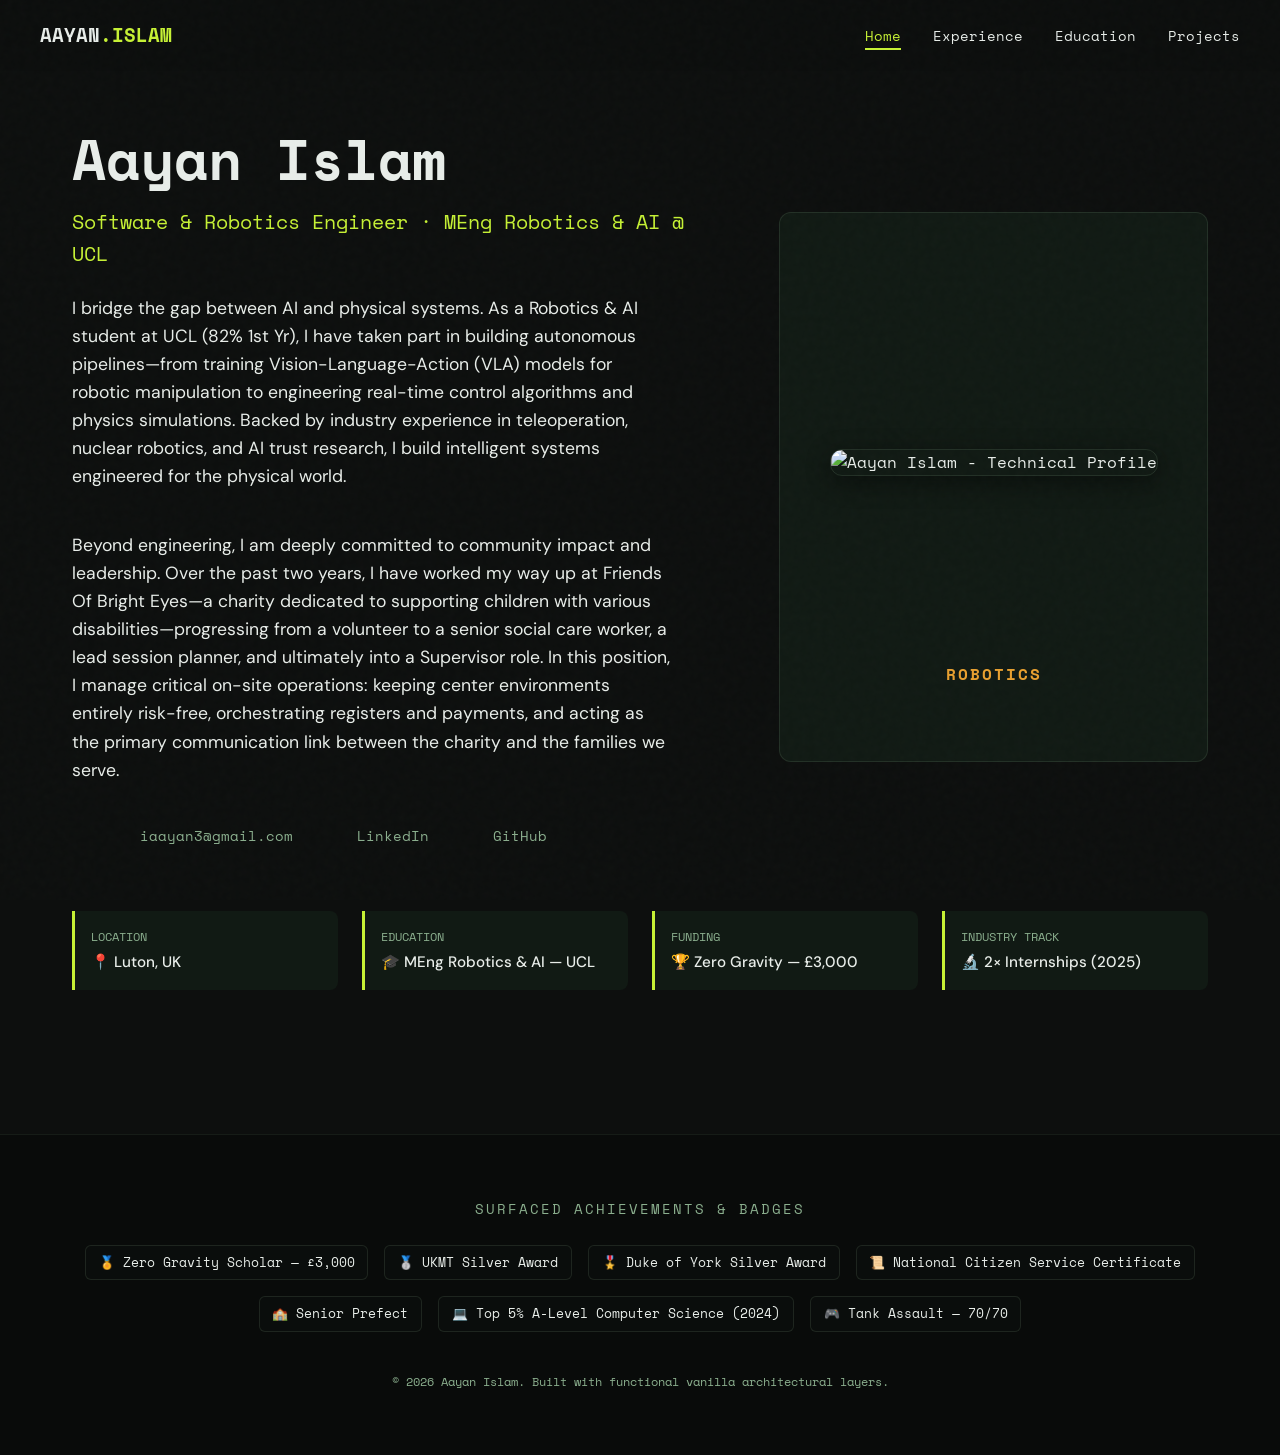
==== index.html @ 6086c062 "removed phone number and report" ====
<!DOCTYPE html>
<html lang="en">
<head>
  <meta charset="UTF-8">
  <meta name="viewport" content="width=device-width, initial-scale=1.0">
  <title>Aayan Islam | Portfolio</title>
  
  <link rel="icon" type="image/png" href="Images/Logo.png">
  <link rel="preconnect" href="https://fonts.googleapis.com">
  <link rel="preconnect" href="https://fonts.gstatic.com" crossorigin>
  <link href="https://fonts.googleapis.com/css2?family=DM+Sans:wght@300;400;500;600&family=Space+Mono:wght@400;700&display=swap" rel="stylesheet">
  
  <link rel="stylesheet" href="stylesplit.css">
</head>
<body>

  <header id="navbar">
    <div class="nav-container">
      <a href="indexsplit.html" class="logo">AAYAN<span>.ISLAM</span></a>
      <button class="hamburger" id="menu-toggle" aria-label="Toggle navigation menu">
        <span></span><span></span><span></span>
      </button>
      <ul class="nav-links" id="nav-menu">
        <li><a href="index.html" class="nav-link active">Home</a></li>
        <li><a href="experiencesplit.html" class="nav-link">Experience</a></li>
        <li><a href="educationsplit.html" class="nav-link">Education</a></li>
        <li><a href="projectssplit.html" class="nav-link">Projects</a></li>
      </ul>
    </div>
  </header>

  <section id="home">
    <div class="hero-grid">
      <div class="hero-left">
        <h1>Aayan Islam</h1>
        <div class="subtitle">Software & Robotics Engineer · MEng Robotics & AI @ UCL</div>
        <!-- Technical paragragh-->
        <p class="bio">I bridge the gap between AI and physical systems. As a Robotics & AI student at UCL (82% 1st Yr), I have taken part in building autonomous pipelines—from training Vision-Language-Action (VLA) models for robotic manipulation to engineering real-time control algorithms and physics simulations. Backed by industry experience in teleoperation, nuclear robotics, and AI trust research, I build intelligent systems engineered for the physical world.</p>
        <!-- Non technical paragraph-->
        <p class = "bio">Beyond engineering, I am deeply committed to community impact and leadership. Over the past two years, I have worked my way up at Friends Of Bright Eyes—a charity dedicated to supporting children with various disabilities—progressing from a volunteer to a senior social care worker, a lead session planner, and ultimately into a Supervisor role. In this position, I manage critical on-site operations: keeping center environments entirely risk-free, orchestrating registers and payments, and acting as the primary communication link between the charity and the families we serve.</p>
        
        <div class="social-strip">
          <a href="mailto:iaayan3@gmail.com">iaayan3@gmail.com</a>
          <a href="https://linkedin.com/in/aayanislam" target="_blank" rel="noopener">LinkedIn</a>
          <a href="https://github.com/iaayan3913" target="_blank" rel="noopener">GitHub</a>
        </div>
      </div>
      <div class="hero-right">
        <!-- Dynamic Picture Slide Showcase Frame -->
        <div class="hero-slideshow-container">
          <img src="Images/Inetec & Zero Gravity Day-13.jpg" alt="Aayan Islam - Technical Profile" class="hero-slide active">
          <img src="Images/Medvedncia_069.jpg" alt="Aayan Islam - Laboratory Track" class="hero-slide">
          <img src="Images/Bart_dev.jpg" alt="Aayan Islam - Project Engineering" class="hero-slide">
          <img src="Images/Inetec_uniform.jpg" alt="Aayan Islam - Project Engineering" class="hero-slide">
          <img src="Images/Medvedncia_193.jpg" alt="Aayan Islam - Project Engineering" class="hero-slide">
          <img src="Images/ER_bio.jpeg" alt="Aayan Islam - Project Engineering" class="hero-slide">
          <img src="Images/Fobe_Social_Club.jpg" alt="Aayan Islam - Project Engineering" class="hero-slide">
          <img src="Images/LoveLutonMarathon.jpg" alt="Aayan Islam - Project Engineering" class="hero-slide">
        </div>
        <div id="ticker-text">ROBOTICS</div>
      </div>
    </div>

    <div class="stats-container">
      <div class="stat-chip">
        <div class="label">Location</div>
        <div class="value">📍 Luton, UK</div>
      </div>
      <div class="stat-chip">
        <div class="label">Education</div>
        <div class="value">🎓 MEng Robotics & AI — UCL</div>
      </div>
      <div class="stat-chip">
        <div class="label">Funding</div>
        <div class="value">🏆 Zero Gravity — £3,000</div>
      </div>
      <div class="stat-chip">
        <div class="label">Industry Track</div>
        <div class="value">🔬 2× Internships (2025)</div>
      </div>
    </div>
  </section>

  <footer>
    <div class="footer-content">
      <div class="badge-strip-title">Surfaced Achievements & Badges</div>
      <div class="badge-strip">
        <span class="badge-item">🏅 Zero Gravity Scholar — £3,000</span>
        <span class="badge-item">🥈 UKMT Silver Award</span>
        <span class="badge-item">🎖️ Duke of York Silver Award</span>
        <span class="badge-item">📜 National Citizen Service Certificate</span>
        <span class="badge-item">🏫 Senior Prefect</span>
        <span class="badge-item">💻 Top 5% A-Level Computer Science (2024)</span>
        <span class="badge-item">🎮 Tank Assault — 70/70</span>
      </div>
      <div class="copyright">
        &copy; 2026 Aayan Islam. Built with functional vanilla architectural layers.
      </div>
    </div>
  </footer>

  <script src="appsplit.js"></script>
</body>
</html>
---- stylesplit.css ----
/* ==========================================================================
   COLOR PALETTE & VARIABLES (Modify here to easily change themes)
   ========================================================================== */
:root {
  --bg-color: #0D0F0E;
  --surface-color: #111A14;
  --primary-accent: #C6F135;
  --secondary-accent: #E8A030;
  --muted-text: #8BAF8E;
  --body-text: #E8EDE9;
  --modal-overlay-bg: rgba(13, 15, 14, 0.92);
  --card-glow: rgba(198, 241, 53, 0.08);
  --modal-border-glow: rgba(198, 241, 53, 0.3);
  
  /* Fonts */
  --font-display: 'Space Mono', monospace;
  --font-body: 'DM Sans', sans-serif;
}

/* ==========================================================================
   RESET & BASE STYLES
   ========================================================================== */
* {
  box-sizing: border-box;
  margin: 0;
  padding: 0;
}

html {
  scroll-behavior: smooth;
  background-color: var(--bg-color);
  color: var(--body-text);
  font-family: var(--font-body);
  line-height: 1.6;
}

body {
  overflow-x: hidden;
  position: relative;
}

/* Subtle Noise Texture Overlay */
body::before {
  content: "";
  position: fixed;
  top: 0; left: 0; width: 100vw; height: 100vh;
  opacity: 0.02;
  pointer-events: none;
  z-index: 9999;
  background-image: url("data:image/svg+xml,%3Csvg viewBox='0 0 200 200' xmlns='http://www.w3.org/2000/svg'%3E%3Cfilter id='noiseFilter'%3E%3CfeTurbulence type='fractalNoise' baseFrequency='0.65' numOctaves='3' stitchTiles='stitch'/%3E%3C/filter%3E%3Crect width='100%25' height='100%25' filter='url(%23noiseFilter)'/%3E%3C/svg%3E");
}

a {
  color: inherit;
  text-decoration: none;
}

/* ==========================================================================
   NAVIGATION BAR
   ========================================================================== */
header {
  position: fixed;
  top: 0; left: 0; width: 100%;
  z-index: 100;
  transition: background-color 0.3s ease, backdrop-filter 0.3s ease;
  padding: 1.25rem 2rem;
  background-color: rgba(13, 15, 14, 0.3);
}

header.scrolled {
  background-color: rgba(13, 15, 14, 0.75);
  backdrop-filter: blur(12px);
  -webkit-backdrop-filter: blur(12px);
  border-bottom: 1px solid rgba(139, 175, 142, 0.1);
}

.nav-container {
  max-width: 1200px;
  margin: 0 auto;
  display: flex;
  justify-content: space-between;
  align-items: center;
}

.logo {
  font-family: var(--font-display);
  font-weight: 700;
  font-size: 1.2rem;
  color: var(--body-text);
}

.logo span {
  color: var(--primary-accent);
}

.nav-links {
  display: flex;
  gap: 2rem;
  list-style: none;
}

.nav-links a {
  font-family: var(--font-display);
  font-size: 0.9rem;
  position: relative;
  padding-bottom: 4px;
  transition: color 0.3s;
}

.nav-links a::after {
  content: '';
  position: absolute;
  bottom: 0; left: 0; width: 0; height: 2px;
  background-color: var(--primary-accent);
  transition: width 0.3s ease;
}

.nav-links a:hover::after,
.nav-links a.active::after {
  width: 100%;
}

.nav-links a.active {
  color: var(--primary-accent);
}

/* Mobile Hamburger Menu */
.hamburger {
  display: none;
  flex-direction: column;
  gap: 6px;
  cursor: pointer;
  background: none;
  border: none;
  z-index: 110;
}

.hamburger span {
  display: block;
  width: 25px;
  height: 2px;
  background-color: var(--body-text);
  transition: 0.3s;
}

.hamburger.active span:nth-child(1) { transform: rotate(45deg) translate(5px, 6px); }
.hamburger.active span:nth-child(2) { opacity: 0; }
.hamburger.active span:nth-child(3) { transform: rotate(-45deg) translate(5px, -6px); }

@media (max-width: 768px) {
  .hamburger { display: flex; }
  .nav-links {
    position: fixed;
    top: 0; right: -100%; width: 70%; height: 100vh;
    background-color: var(--surface-color);
    flex-direction: column;
    justify-content: center;
    align-items: center;
    gap: 3rem;
    transition: 0.4s ease;
    box-shadow: -10px 0 30px rgba(0,0,0,0.5);
  }
  .nav-links.active { right: 0; }
}

/* ==========================================================================
   LAYOUT REUSABLES
   ========================================================================== */
section {
  max-width: 1200px;
  margin: 0 auto;
  padding: 8rem 2rem 6rem 2rem; /* Adjusted for top header clarity across pages */
}

.section-title {
  font-family: var(--font-display);
  font-size: 2rem;
  margin-bottom: 3rem;
  text-transform: uppercase;
  letter-spacing: 1px;
  position: relative;
  display: inline-block;
}

.section-title::after {
  content: '';
  position: absolute;
  left: 0; bottom: -8px; width: 40px; height: 3px;
  background-color: var(--primary-accent);
}

.tag {
  font-family: var(--font-display);
  font-size: 0.75rem;
  background-color: rgba(198, 241, 53, 0.1);
  color: var(--primary-accent);
  padding: 0.25rem 0.75rem;
  border-radius: 4px;
  border: 1px solid rgba(198, 241, 53, 0.2);
}

.badge-secondary {
  background-color: rgba(232, 160, 48, 0.1);
  color: var(--secondary-accent);
  border: 1px solid rgba(232, 160, 48, 0.2);
}

.interactive-card {
  background-color: var(--surface-color);
  border: 1px solid rgba(139, 175, 142, 0.1);
  border-radius: 12px;
  padding: 1.5rem;
  cursor: pointer;
  transition: transform 0.25s ease, border-color 0.25s ease, box-shadow 0.25s ease;
}

.interactive-card:hover {
  transform: translateY(-5px);
  border-color: rgba(198, 241, 53, 0.4);
  box-shadow: 0 10px 30px var(--card-glow);
}

/* ==========================================================================
   HOME / HERO SECTION
   ========================================================================== */
#home {
  min-height: 85vh;
  display: flex;
  flex-direction: column;
  justify-content: center;
}

.hero-grid {
  display: grid;
  grid-template-columns: 1.2fr 0.8fr;
  gap: 4rem;
  align-items: center;
}

.hero-left h1 {
  font-family: var(--font-display);
  font-size: 3.5rem;
  line-height: 1.1;
  margin-bottom: 1rem;
}

.hero-left .subtitle {
  font-family: var(--font-display);
  font-size: 1.25rem;
  color: var(--primary-accent);
  margin-bottom: 1.5rem;
}

.hero-left .bio {
  font-size: 1.1rem;
  color: var(--body-text);
  max-width: 600px;
  margin-bottom: 2.5rem;
}

.hero-right {
  background-color: var(--surface-color);
  border: 1px solid rgba(139, 175, 142, 0.15);
  border-radius: 12px;
  padding: 3rem;
  height: 550px;
  display: flex;
  flex-direction: column;
  justify-content: center;
  align-items: center;
  font-family: var(--font-display);
  position: relative;
  overflow: hidden;
}

.ascii-cube {
  color: var(--primary-accent);
  font-size: 1.5rem;
  white-space: pre;
  margin-bottom: 1.5rem;
  text-align: center;
  animation: pulse 2s infinite alternate;
}

#ticker-text {
  color: var(--secondary-accent);
  font-weight: bold;
  letter-spacing: 2px;
  transition: opacity 0.2s ease-in-out;
}

@keyframes pulse {
  0% { opacity: 0.6; transform: scale(0.98); }
  100% { opacity: 1; transform: scale(1.02); }
}

.stats-container {
  display: grid;
  grid-template-columns: repeat(4, 1fr);
  gap: 1.5rem;
  margin-top: 4rem;
  margin-bottom: 3rem;
}

.stat-chip {
  background-color: var(--surface-color);
  border-left: 3px solid var(--primary-accent);
  padding: 1rem;
  border-radius: 0 8px 8px 0;
}

.stat-chip .label {
  font-family: var(--font-display);
  font-size: 0.75rem;
  color: var(--muted-text);
  text-transform: uppercase;
}

.stat-chip .value {
  font-size: 0.95rem;
  font-weight: 500;
  margin-top: 0.25rem;
}

.social-strip {
  display: flex;
  justify-content: center;
  gap: 4rem;
  font-family: var(--font-display);
  font-size: 0.9rem;
  color: var(--muted-text);
  margin-left: -100px;
}

.social-strip a {
  transition: color 0.2s;
}

.social-strip a:hover {
  color: var(--primary-accent);
}

@media (max-width: 1024px) {
  .hero-grid { grid-template-columns: 1fr; gap: 3rem; }
  .hero-right { height: 200px; }
  .stats-container { grid-template-columns: repeat(2, 1fr); }
}

@media (max-width: 480px) {
  .hero-left h1 { font-size: 2.5rem; }
  .stats-container { grid-template-columns: 1fr; }
  .social-strip { flex-direction: column; gap: 0.75rem; }
}

/* ==========================================================================
   EXPERIENCE SECTION (Timeline Layout)
   ========================================================================== */
.timeline {
  position: relative;
  max-width: 900px;
  margin: 0 auto;
}

.timeline::before {
  content: '';
  position: absolute;
  top: 0; left: 20px; width: 2px; height: 100%;
  background-color: rgba(139, 175, 142, 0.15);
}

.timeline-item {
  position: relative;
  padding-left: 60px;
  margin-bottom: 3rem;
}

.timeline-dot {
  position: absolute;
  left: 12px; top: 24px;
  width: 18px; height: 18px;
  border-radius: 50%;
  background-color: var(--bg-color);
  border: 3px solid var(--secondary-accent);
  z-index: 2;
}

.timeline-item:first-of-type .timeline-dot {
  border-color: var(--primary-accent);
}

.experience-card {
  cursor: default;
}

.card-header-row {
  display: flex;
  justify-content: space-between;
  align-items: flex-start;
  flex-wrap: wrap;
  gap: 0.5rem;
  margin-bottom: 1rem;
}

.role-title {
  font-size: 1.25rem;
  font-weight: 600;
}

.role-title span {
  font-family: var(--font-display);
  font-size: 1rem;
  color: var(--muted-text);
  font-weight: 400;
}

.job-meta {
  text-align: right;
  font-family: var(--font-display);
  font-size: 0.85rem;
}

.job-date { color: var(--body-text); }
.job-loc { color: var(--muted-text); }

.experience-card ul {
  list-style-type: none;
}

.experience-card li {
  position: relative;
  padding-left: 1.25rem;
  margin-bottom: 0.5rem;
  font-size: 0.95rem;
  color: #D3DAD4;
}

.experience-card li::before {
  content: "↳";
  position: absolute;
  left: 0; top: 0;
  color: var(--primary-accent);
}

@media (max-width: 600px) {
  .job-meta { text-align: left; margin-top: 0.25rem; }
  .card-header-row { flex-direction: column; }
}

/* ==========================================================================
   EDUCATION & INTERNSHIPS SECTION
   ========================================================================== */
.sub-section-header {
  font-family: var(--font-display);
  font-size: 1.25rem;
  color: var(--muted-text);
  margin: 2.5rem 0 1.5rem 0;
  text-transform: uppercase;
  letter-spacing: 1px;
}

.edu-grid {
  display: grid;
  grid-template-columns: repeat(auto-fill, minmax(320px, 1fr));
  gap: 1.5rem;
}

.edu-card-content {
  display: flex;
  gap: 1.25rem;
  align-items: center;
}

.monogram-avatar {
  width: 50px;
  height: 50px;
  border-radius: 8px;
  background-color: rgba(139, 175, 142, 0.1);
  font-family: var(--font-display);
  font-weight: bold;
  color: var(--primary-accent);
  display: flex;
  justify-content: center;
  align-items: center;
  flex-shrink: 0;
  border: 1px solid rgba(139, 175, 142, 0.2);
}

.edu-info h4 {
  font-size: 1.1rem;
  font-weight: 600;
}

.edu-inst {
  font-size: 0.9rem;
  color: var(--muted-text);
  margin-bottom: 0.5rem;
}

.edu-meta-tags {
  display: flex;
  gap: 0.5rem;
  flex-wrap: wrap;
}

/* ==========================================================================
   PROJECTS SECTION
   ========================================================================== */
.tab-switcher {
  display: flex;
  gap: 1rem;
  margin-bottom: 2.5rem;
  border-bottom: 1px solid rgba(139, 175, 142, 0.1);
  padding-bottom: 1rem;
}

.tab-btn {
  background: none;
  border: none;
  color: var(--muted-text);
  font-family: var(--font-display);
  font-size: 1rem;
  cursor: pointer;
  padding: 0.5rem 1rem;
  position: relative;
  transition: color 0.3s;
}

.tab-btn:hover {
  color: var(--body-text);
}

.tab-btn.active {
  color: var(--primary-accent);
}

.tab-btn.active::after {
  content: '';
  position: absolute;
  bottom: -1rem; left: 0; width: 100%; height: 2px;
  background-color: var(--primary-accent);
}

.projects-grid {
  display: grid;
  grid-template-columns: repeat(3, 1fr);
  gap: 1.5rem;
}

.project-card {
  display: flex;
  flex-direction: column;
  justify-content: space-between;
  height: 100%;
}

.proj-top h4 {
  font-size: 1.2rem;
  font-weight: 600;
  margin-bottom: 0.5rem;
}

.proj-desc {
  font-size: 0.9rem;
  color: var(--muted-text);
  margin-bottom: 1.5rem;
}

.proj-tags {
  display: flex;
  gap: 0.5rem;
  flex-wrap: wrap;
  margin-top: auto;
}

.project-panel {
  display: none;
}

.project-panel.active {
  display: grid;
}

@media (max-width: 1024px) {
  .projects-grid { grid-template-columns: repeat(2, 1fr); }
}
@media (max-width: 480px) {
  .projects-grid { grid-template-columns: 1fr; }
}

/* ==========================================================================
   BUBBLE / MODAL COMPONENT
   ========================================================================== */
.modal-backdrop {
  position: fixed;
  top: 0; left: 0; width: 100%; height: 100%;
  background-color: var(--modal-overlay-bg);
  backdrop-filter: blur(8px);
  -webkit-backdrop-filter: blur(8px);
  z-index: 1000;
  display: flex;
  justify-content: center;
  align-items: center;
  opacity: 0;
  pointer-events: none;
  transition: opacity 0.28s ease-out;
  padding: 1.5rem;
}

.modal-backdrop.active {
  opacity: 1;
  pointer-events: auto;
}

.modal-wrapper {
  background-color: var(--surface-color);
  border: 1px solid var(--modal-border-glow);
  box-shadow: 0 0 60px var(--card-glow);
  border-radius: 16px;
  width: 100%;
  max-width: 600px;
  max-height: 80vh;
  overflow-y: auto;
  padding: 2.5rem;
  position: relative;
  transform: scale(0.85);
  transition: transform 0.28s ease-out;
}

.modal-backdrop.active .modal-wrapper {
  transform: scale(1);
}

.modal-close-btn {
  position: absolute;
  top: 1.25rem; right: 1.25rem;
  background: none;
  border: none;
  color: var(--muted-text);
  font-size: 1.5rem;
  cursor: pointer;
  transition: color 0.2s;
}

.modal-close-btn:hover {
  color: var(--primary-accent);
}

.modal-title {
  font-family: var(--font-display);
  font-size: 1.5rem;
  margin-bottom: 0.25rem;
  padding-right: 1.5rem;
}

.modal-subtitle {
  font-family: var(--font-display);
  font-size: 0.9rem;
  color: var(--muted-text);
  margin-bottom: 1.5rem;
}

.modal-body {
  font-size: 0.95rem;
  color: var(--body-text);
}

.modal-body p {
  margin-bottom: 1.25rem;
}

.modal-body ul {
  list-style-type: none;
  margin-bottom: 1.5rem;
}

.modal-body li {
  position: relative;
  padding-left: 1.25rem;
  margin-bottom: 0.5rem;
}

.modal-body li::before {
  content: "▪";
  position: absolute;
  left: 0; color: var(--primary-accent);
}

.modal-tags {
  display: flex;
  gap: 0.5rem;
  flex-wrap: wrap;
  margin-top: 1.5rem;
  padding-top: 1.25rem;
  border-top: 1px solid rgba(139, 175, 142, 0.1);
}

/* ==========================================================================
   ACHIEVEMENTS FOOTER STRIP
   ========================================================================== */
footer {
  border-top: 1px solid rgba(139, 175, 142, 0.1);
  background-color: #090B0A;
  padding: 4rem 2rem;
}

.footer-content {
  max-width: 1200px;
  margin: 0 auto;
}

.badge-strip-title {
  font-family: var(--font-display);
  font-size: 0.85rem;
  color: var(--muted-text);
  text-transform: uppercase;
  letter-spacing: 2px;
  margin-bottom: 1.5rem;
  text-align: center;
}

.badge-strip {
  display: flex;
  justify-content: center;
  gap: 1rem;
  flex-wrap: wrap;
  margin-bottom: 2.5rem;
}

.badge-item {
  font-family: var(--font-display);
  font-size: 0.8rem;
  background-color: rgba(13, 15, 14, 0.6);
  border: 1px solid rgba(139, 175, 142, 0.15);
  padding: 0.4rem 0.8rem;
  border-radius: 6px;
  color: var(--body-text);
}

.copyright {
  text-align: center;
  font-family: var(--font-display);
  font-size: 0.75rem;
  color: var(--muted-text);
}

.logo-image-render {
  width: 100%;
  height: 100%;
  object-fit: contain;
  border-radius: 6px;
  background-color: transparent;
}

/* ==========================================================================
   UNIFIED BRAND TIMELINE ARCHITECTURE
   ========================================================================== */
.structured-group-card {
  cursor: default !important;
  padding: 2rem !important;
}

.company-header-block {
  display: flex;
  gap: 1.25rem;
  align-items: center;
  margin-bottom: 1.75rem;
}

.company-logo-frame {
  width: 54px;
  height: 54px;
  border-radius: 8px;
  background-color: rgba(139, 175, 142, 0.06);
  border: 1px solid rgba(139, 175, 142, 0.12);
  display: flex;
  justify-content: center;
  align-items: center;
  flex-shrink: 0;
  overflow: hidden;
}

.monogram-fallback {
  font-family: var(--font-display);
  font-weight: 700;
  color: var(--primary-accent);
  font-size: 0.85rem;
}

.logo-image-render {
  width: 100%;
  height: 100%;
  object-fit: contain;
}

.company-header-meta h3 {
  font-size: 1.3rem;
  font-weight: 600;
  color: var(--body-text);
  line-height: 1.2;
}

.company-sub-row {
  font-size: 0.9rem;
  color: var(--body-text);
  margin-top: 0.15rem;
}

.company-loc-row {
  font-family: var(--font-display);
  font-size: 0.8rem;
  color: var(--muted-text);
}

/* Sub-Role Timeline Indent Tracking */
.roles-nest-container {
  position: relative;
  padding-left: 1.65rem;
}

/* Connector vertical ribbon for multiple internal paths */
.roles-nest-container::before {
  content: '';
  position: absolute;
  top: 8px;
  left: 5px;
  width: 2px;
  height: calc(100% - 22px);
  background-color: rgba(139, 175, 142, 0.15);
}

/* If a card only holds one single inner role item, drop the connector ribbon line */
.roles-nest-container:has(.role-nested-node:only-child)::before {
  display: none;
}

.role-nested-node {
  position: relative;
  margin-bottom: 2rem;
}

.role-nested-node:last-of-type {
  margin-bottom: 0;
}

.role-inner-dot {
  position: absolute;
  left: -25px;
  top: 6px;
  width: 10px;
  height: 10px;
  border-radius: 50%;
  background-color: var(--surface-color);
  border: 2px solid var(--muted-text);
  z-index: 2;
}

.role-nested-node:only-child .role-inner-dot {
  background-color: var(--primary-accent);
  border-color: var(--primary-accent);
}

.role-nested-title {
  font-size: 1.15rem;
  font-weight: 600;
  color: var(--body-text);
}

.role-nested-date {
  font-family: var(--font-display);
  font-size: 0.8rem;
  color: var(--muted-text);
  margin-bottom: 0.5rem;
}

.role-nested-bullets {
  list-style-type: none;
  padding-left: 0;
}

.role-nested-bullets li {
  position: relative;
  padding-left: 1.25rem;
  font-size: 0.95rem;
  color: #D3DAD4;
  line-height: 1.55;
  margin-bottom: 0.4rem;
}

.role-nested-bullets li::before {
  content: "↳";
  position: absolute;
  left: 0;
  top: 0;
  color: var(--primary-accent);
}

.role-skills-footer {
  margin-top: 0.65rem;
  font-size: 0.85rem;
  color: var(--body-text);
  display: flex;
  align-items: center;
  gap: 0.4rem;
}

.skill-icon {
  color: var(--secondary-accent);
  font-size: 0.75rem;
}

.main-company-dot {
  top: 42px !important;
}

/* ==========================================================================
   EXPANDED MEDIA-RICH PROJECT MODALS
   ========================================================================== */
.modal-wrapper.project-modal-expanded {
  max-width: 850px; 
  width: 95%;
}

.project-expanded-split-layout {
  display: grid;
  grid-template-columns: 1.1fr 0.9fr;
  gap: 2rem;
  margin-top: 1rem;
}

.project-left-copy {
  color: var(--body-text);
  font-size: 0.95rem;
}

.project-left-copy p {
  margin-bottom: 1rem;
}

.project-right-media {
  display: flex;
  flex-direction: column;
  gap: 1rem;
}

.project-media-showcase {
  display: flex;
  flex-direction: column;
  gap: 1rem;
  width: 100%;
}

.project-media-frame {
  width: 100%;
  border-radius: 8px;
  overflow: hidden;
  border: 1px solid rgba(139, 175, 142, 0.15);
  background-color: #090B0A; 
  aspect-ratio: 16 / 10;
  display: flex;
  justify-content: center;
  align-items: center;
  padding: 0.5rem;
}

.project-media-frame img {
  max-width: 100%;
  max-height: 100%;
  width: auto;
  height: auto;
  object-fit: contain;
  border-radius: 4px;
  transition: transform 0.3s ease;
}

.project-media-frame img:hover {
  transform: scale(1.03);
}

/* Gray template layout box for empty image lists */
.asset-placeholder-grid {
  background: repeating-linear-gradient(
    45deg,
    rgba(139, 175, 142, 0.03),
    rgba(139, 175, 142, 0.03) 10px,
    rgba(139, 175, 142, 0.07) 10px,
    rgba(139, 175, 142, 0.07) 20px
  );
  border: 1px dashed rgba(139, 175, 142, 0.3);
  padding: 2rem;
  text-align: center;
}

.asset-placeholder-grid span {
  font-family: var(--font-display);
  font-size: 0.8rem;
  color: var(--muted-text);
}

/* Responsive collapse rule for medium screen/mobile views */
@media (max-width: 768px) {
  .project-expanded-split-layout {
    grid-template-columns: 1fr;
    gap: 1.5rem;
  }
  
  .project-media-frame {
    aspect-ratio: 16 / 9;
  }
}

.project-video-render {
  max-width: 100%;
  max-height: 100%;
  width: auto;
  height: auto;
  object-fit: contain;
  border-radius: 4px;
}

/* ==========================================================================
   MEDIA EXPANSION SUPPORTS FOR GENERAL MODALS
   ========================================================================== */
.project-left-copy ul {
  list-style-type: none;
  padding-left: 0;
  margin-top: 0.5rem;
  margin-bottom: 1rem;
}

.project-left-copy li {
  position: relative;
  padding-left: 1.25rem;
  margin-bottom: 0.5rem;
  font-size: 0.95rem;
}

.project-left-copy li::before {
  content: "▪";
  position: absolute;
  left: 0;
  color: var(--primary-accent);
}

/* ==========================================================================
   INTER-PAGE SUBSECTION ANIMATIONS
   ========================================================================== */
.revealpage {
  opacity: 0;
  transform: translateY(15px);
  transition: opacity 0.5s cubic-bezier(0.16, 1, 0.3, 1), transform 0.5s cubic-bezier(0.16, 1, 0.3, 1);
}

.revealpage.visible {
  opacity: 1;
  transform: translateY(0);
}



/* ==========================================================================
   HERO INTERACTIVE SLIDESHOW PRESENTATION LAYOUT (ENHANCED SIZE)
   ========================================================================== */
.hero-slideshow-container {
  position: relative;
  width: 100%;
  height: 350px; /* Increased from 180px to give vertical breathing room */
  margin-bottom: 1.5rem;
  display: flex;
  justify-content: center;
  align-items: center;
}

.hero-slide {
  position: absolute;
  max-height: 100%;
  max-width: 350px; /* Expanded from 180px to scale up your profile photography footprint */
  width: auto;
  height: auto;
  object-fit: contain;
  border-radius: 12px;
  border: 1px solid rgba(139, 175, 142, 0.15);
  box-shadow: 0 6px 25px rgba(0, 0, 0, 0.45);
  
  /* Absolute cross-fade transition parameters */
  opacity: 0;
  transform: scale(0.96);
  transition: opacity 0.8s ease-in-out, transform 0.8s ease-in-out;
  z-index: 1;
}

/* The active photo visible on your hero card viewport */
.hero-slide.active {
  opacity: 1;
  transform: scale(1);
  z-index: 2;
}
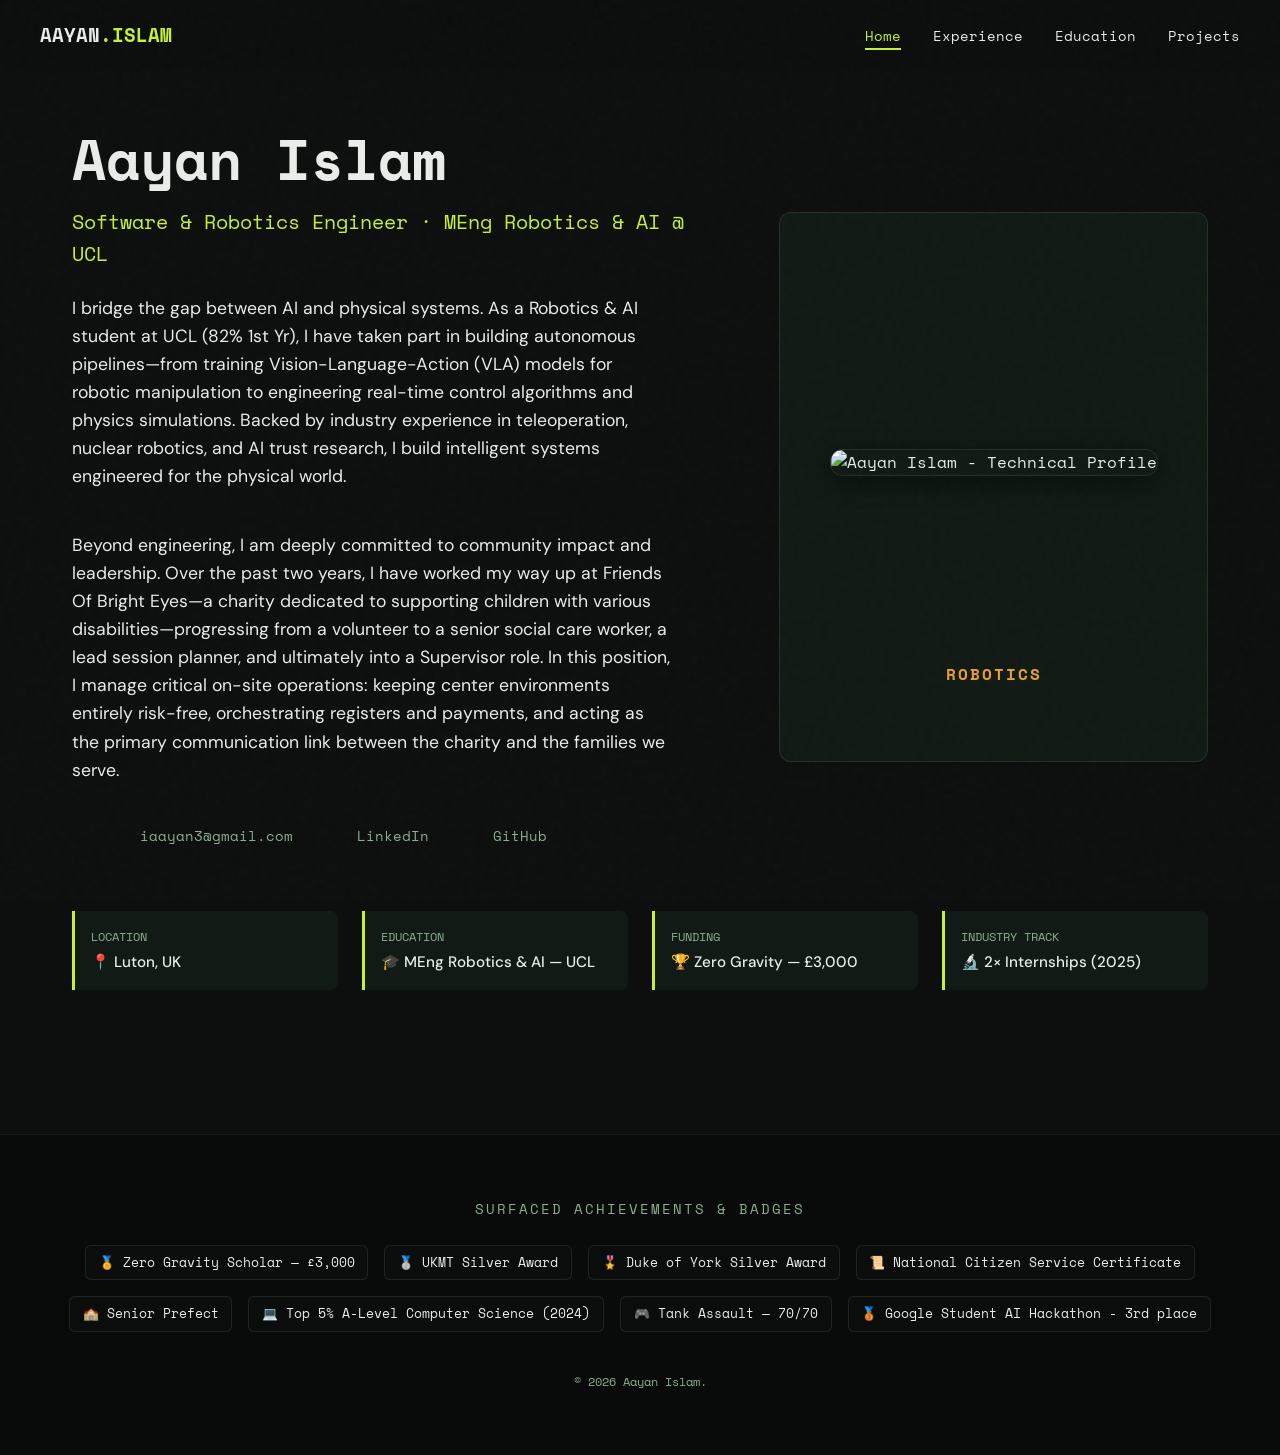
==== commit 840eb527: "added extend dev intern and google hackathon" ====
--- a/index.html
+++ b/index.html
@@ -16,7 +16,7 @@
 
   <header id="navbar">
     <div class="nav-container">
-      <a href="indexsplit.html" class="logo">AAYAN<span>.ISLAM</span></a>
+      <a href="index.html" class="logo">AAYAN<span>.ISLAM</span></a>
       <button class="hamburger" id="menu-toggle" aria-label="Toggle navigation menu">
         <span></span><span></span><span></span>
       </button>
@@ -92,9 +92,10 @@
         <span class="badge-item">🏫 Senior Prefect</span>
         <span class="badge-item">💻 Top 5% A-Level Computer Science (2024)</span>
         <span class="badge-item">🎮 Tank Assault — 70/70</span>
+        <span class="badge-item">🥉 Google Student AI Hackathon - 3rd place</span>
       </div>
       <div class="copyright">
-        &copy; 2026 Aayan Islam. Built with functional vanilla architectural layers.
+        &copy; 2026 Aayan Islam.
       </div>
     </div>
   </footer>
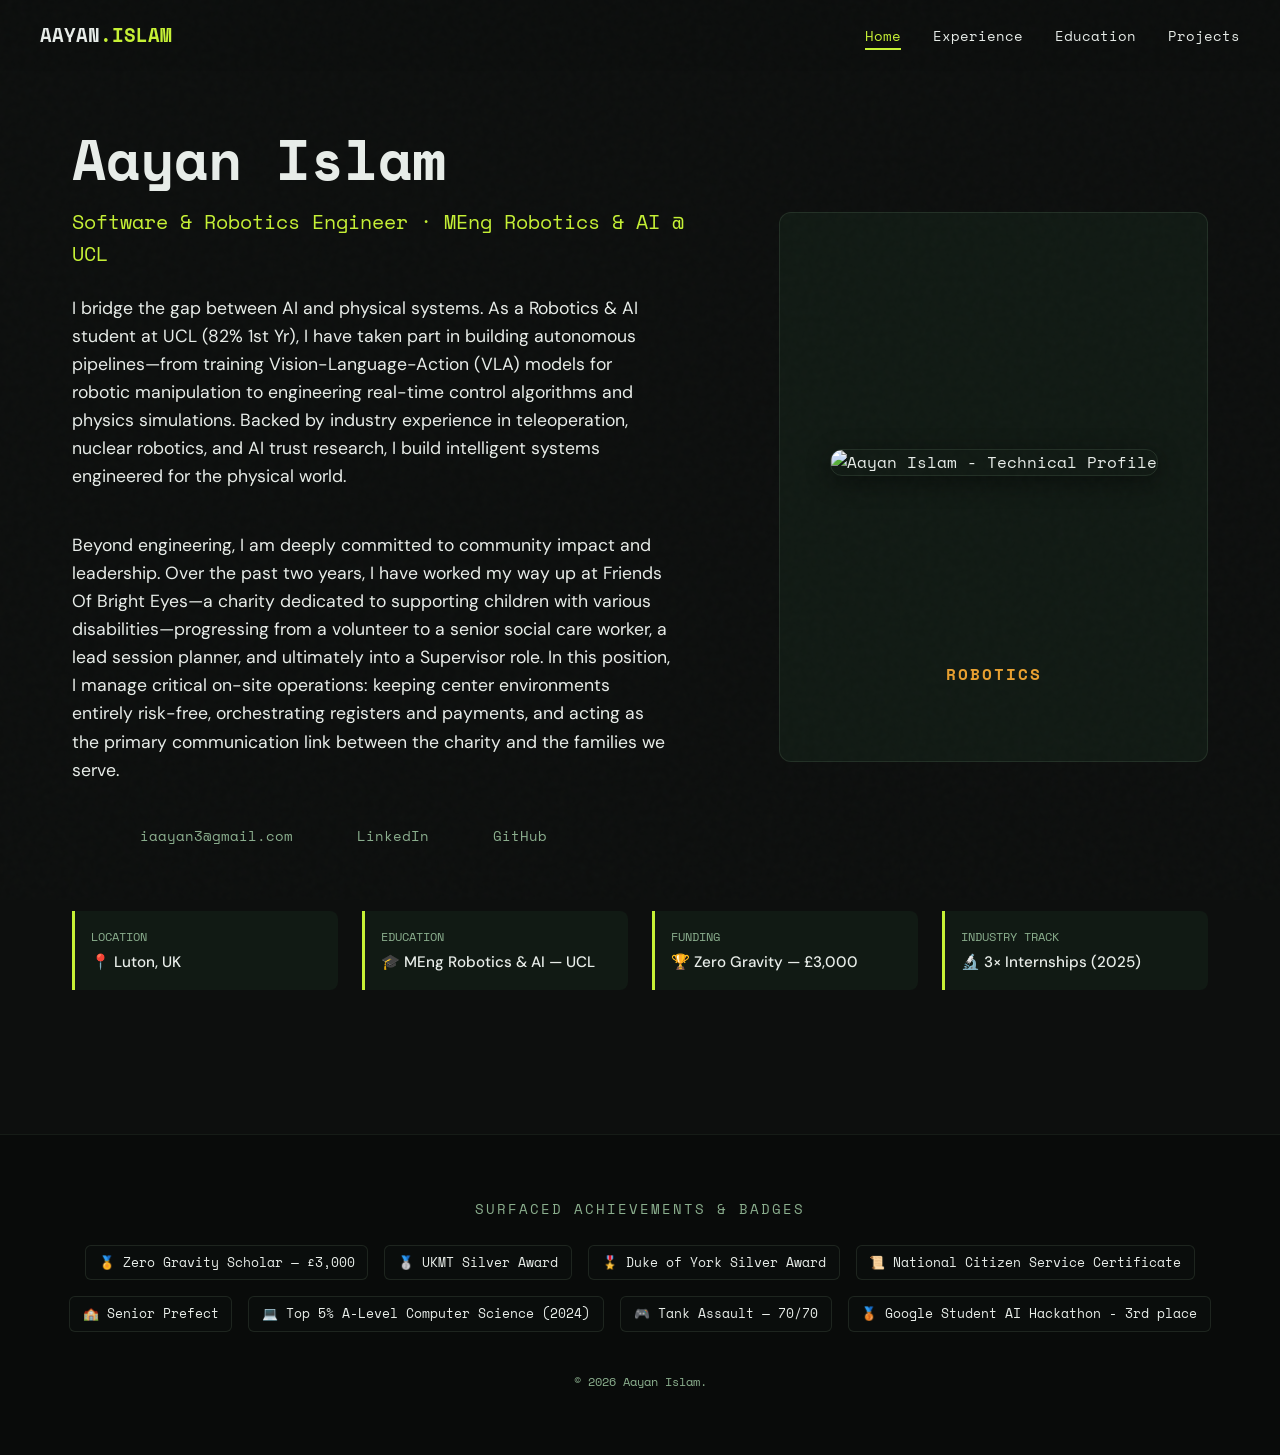
==== commit e1352d45: "add new projects added PaperCut and AceIt. Also included images for that as well as minor changes to" ====
--- a/index.html
+++ b/index.html
@@ -76,7 +76,7 @@
       </div>
       <div class="stat-chip">
         <div class="label">Industry Track</div>
-        <div class="value">🔬 2× Internships (2025)</div>
+        <div class="value">🔬 3× Internships (2025)</div>
       </div>
     </div>
   </section>
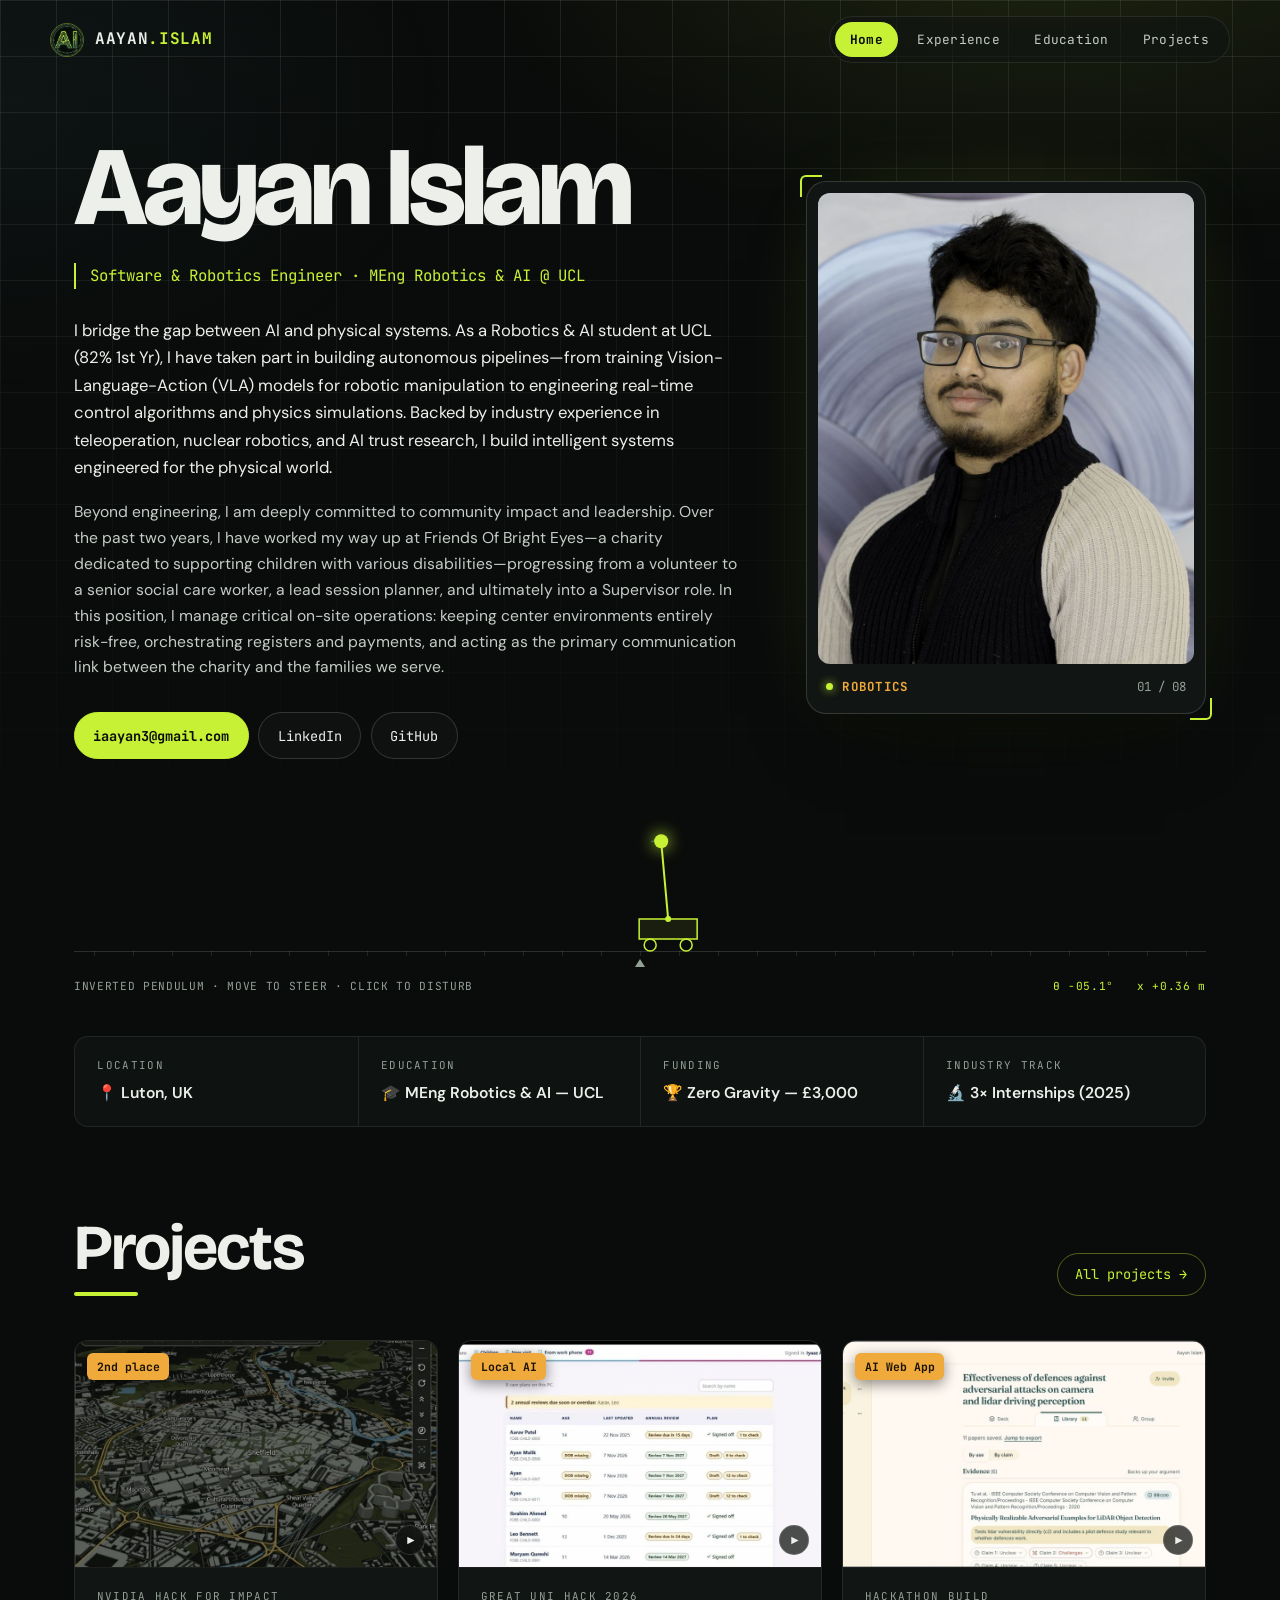
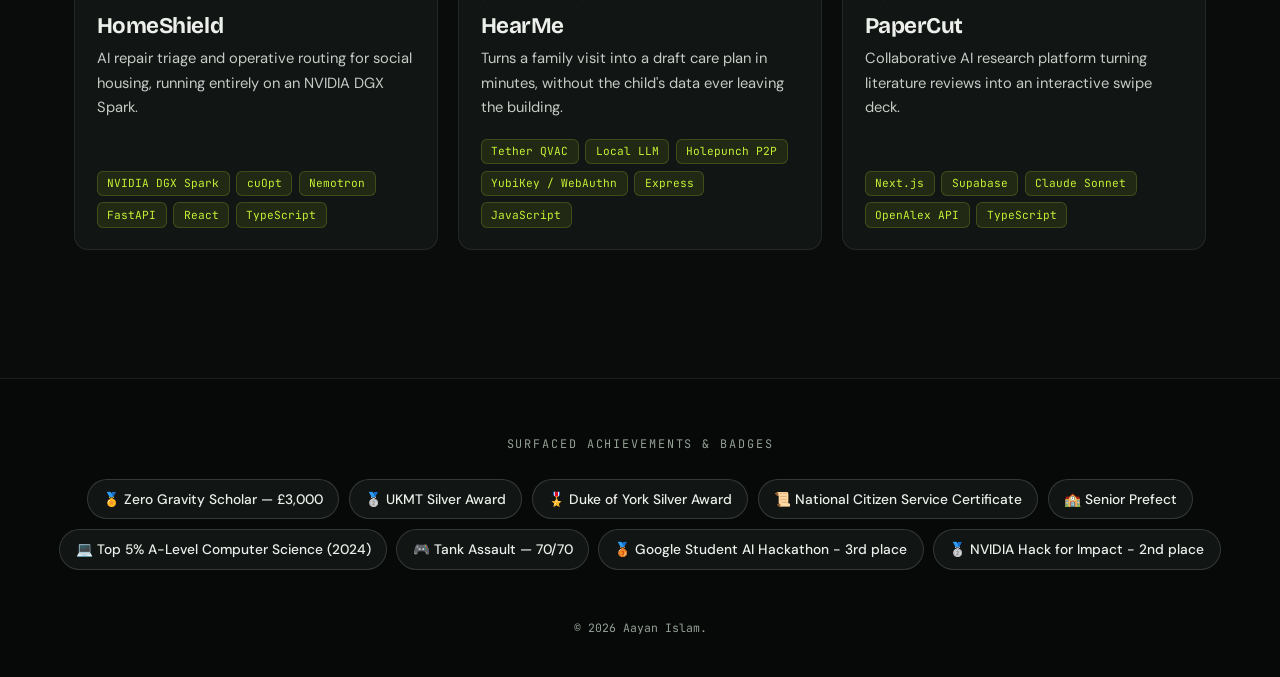
==== commit b39b8288: "Remodel site design and add HomeShield and HearMe projects - New visual system: display type, bluepr" ====
--- a/index.html
+++ b/index.html
@@ -4,24 +4,26 @@
   <meta charset="UTF-8">
   <meta name="viewport" content="width=device-width, initial-scale=1.0">
   <title>Aayan Islam | Portfolio</title>
-  
+  <meta name="description" content="Aayan Islam — Software & Robotics Engineer · MEng Robotics & AI @ UCL">
+  <meta name="theme-color" content="#0A0C0B">
+
   <link rel="icon" type="image/png" href="Images/Logo.png">
   <link rel="preconnect" href="https://fonts.googleapis.com">
   <link rel="preconnect" href="https://fonts.gstatic.com" crossorigin>
-  <link href="https://fonts.googleapis.com/css2?family=DM+Sans:wght@300;400;500;600&family=Space+Mono:wght@400;700&display=swap" rel="stylesheet">
-  
+  <link href="https://fonts.googleapis.com/css2?family=Bricolage+Grotesque:opsz,wght@12..96,500..800&family=DM+Sans:opsz,wght@9..40,300..700&family=JetBrains+Mono:wght@400;500;700&display=swap" rel="stylesheet">
+
   <link rel="stylesheet" href="stylesplit.css">
 </head>
 <body>
 
   <header id="navbar">
     <div class="nav-container">
-      <a href="index.html" class="logo">AAYAN<span>.ISLAM</span></a>
-      <button class="hamburger" id="menu-toggle" aria-label="Toggle navigation menu">
+      <a href="index.html" class="logo"><img src="Images/thumbs/Logo.jpg" alt="" class="logo-mark" width="34" height="34">AAYAN<span>.ISLAM</span></a>
+      <button class="hamburger" id="menu-toggle" aria-label="Toggle navigation menu" aria-expanded="false" aria-controls="nav-menu">
         <span></span><span></span><span></span>
       </button>
       <ul class="nav-links" id="nav-menu">
-        <li><a href="index.html" class="nav-link active">Home</a></li>
+        <li><a href="index.html" class="nav-link active" aria-current="page">Home</a></li>
         <li><a href="experiencesplit.html" class="nav-link">Experience</a></li>
         <li><a href="educationsplit.html" class="nav-link">Education</a></li>
         <li><a href="projectssplit.html" class="nav-link">Projects</a></li>
@@ -29,6 +31,7 @@
     </div>
   </header>
 
+  <main>
   <section id="home">
     <div class="hero-grid">
       <div class="hero-left">
@@ -38,7 +41,7 @@
         <p class="bio">I bridge the gap between AI and physical systems. As a Robotics & AI student at UCL (82% 1st Yr), I have taken part in building autonomous pipelines—from training Vision-Language-Action (VLA) models for robotic manipulation to engineering real-time control algorithms and physics simulations. Backed by industry experience in teleoperation, nuclear robotics, and AI trust research, I build intelligent systems engineered for the physical world.</p>
         <!-- Non technical paragraph-->
         <p class = "bio">Beyond engineering, I am deeply committed to community impact and leadership. Over the past two years, I have worked my way up at Friends Of Bright Eyes—a charity dedicated to supporting children with various disabilities—progressing from a volunteer to a senior social care worker, a lead session planner, and ultimately into a Supervisor role. In this position, I manage critical on-site operations: keeping center environments entirely risk-free, orchestrating registers and payments, and acting as the primary communication link between the charity and the families we serve.</p>
-        
+
         <div class="social-strip">
           <a href="mailto:iaayan3@gmail.com">iaayan3@gmail.com</a>
           <a href="https://linkedin.com/in/aayanislam" target="_blank" rel="noopener">LinkedIn</a>
@@ -48,16 +51,52 @@
       <div class="hero-right">
         <!-- Dynamic Picture Slide Showcase Frame -->
         <div class="hero-slideshow-container">
-          <img src="Images/Inetec & Zero Gravity Day-13.jpg" alt="Aayan Islam - Technical Profile" class="hero-slide active">
-          <img src="Images/Medvedncia_069.jpg" alt="Aayan Islam - Laboratory Track" class="hero-slide">
-          <img src="Images/Bart_dev.jpg" alt="Aayan Islam - Project Engineering" class="hero-slide">
-          <img src="Images/Inetec_uniform.jpg" alt="Aayan Islam - Project Engineering" class="hero-slide">
-          <img src="Images/Medvedncia_193.jpg" alt="Aayan Islam - Project Engineering" class="hero-slide">
-          <img src="Images/ER_bio.jpeg" alt="Aayan Islam - Project Engineering" class="hero-slide">
-          <img src="Images/Fobe_Social_Club.jpg" alt="Aayan Islam - Project Engineering" class="hero-slide">
-          <img src="Images/LoveLutonMarathon.jpg" alt="Aayan Islam - Project Engineering" class="hero-slide">
+          <figure class="hero-slide active">
+            <img src="Images/thumbs/Inetec%20&amp;%20Zero%20Gravity%20Day-13.jpg" alt="" aria-hidden="true" class="hero-slide-bg">
+            <img src="Images/thumbs/Inetec%20&amp;%20Zero%20Gravity%20Day-13.jpg" alt="Aayan Islam - Technical Profile" class="hero-slide-img">
+          </figure>
+          <figure class="hero-slide">
+            <img src="Images/thumbs/Medvedncia_069.jpg" alt="" aria-hidden="true" class="hero-slide-bg">
+            <img src="Images/thumbs/Medvedncia_069.jpg" alt="Aayan Islam - Laboratory Track" class="hero-slide-img">
+          </figure>
+          <figure class="hero-slide">
+            <img src="Images/thumbs/Bart_dev.jpg" alt="" aria-hidden="true" class="hero-slide-bg">
+            <img src="Images/thumbs/Bart_dev.jpg" alt="Aayan Islam - Project Engineering" class="hero-slide-img">
+          </figure>
+          <figure class="hero-slide">
+            <img src="Images/thumbs/Inetec_uniform.jpg" alt="" aria-hidden="true" class="hero-slide-bg">
+            <img src="Images/thumbs/Inetec_uniform.jpg" alt="Aayan Islam - Project Engineering" class="hero-slide-img">
+          </figure>
+          <figure class="hero-slide">
+            <img src="Images/thumbs/Medvedncia_193.jpg" alt="" aria-hidden="true" class="hero-slide-bg">
+            <img src="Images/thumbs/Medvedncia_193.jpg" alt="Aayan Islam - Project Engineering" class="hero-slide-img">
+          </figure>
+          <figure class="hero-slide">
+            <img src="Images/thumbs/ER_bio.jpg" alt="" aria-hidden="true" class="hero-slide-bg">
+            <img src="Images/thumbs/ER_bio.jpg" alt="Aayan Islam - Project Engineering" class="hero-slide-img">
+          </figure>
+          <figure class="hero-slide">
+            <img src="Images/thumbs/Fobe_Social_Club.jpg" alt="" aria-hidden="true" class="hero-slide-bg">
+            <img src="Images/thumbs/Fobe_Social_Club.jpg" alt="Aayan Islam - Project Engineering" class="hero-slide-img">
+          </figure>
+          <figure class="hero-slide">
+            <img src="Images/thumbs/LoveLutonMarathon.jpg" alt="" aria-hidden="true" class="hero-slide-bg">
+            <img src="Images/thumbs/LoveLutonMarathon.jpg" alt="Aayan Islam - Project Engineering" class="hero-slide-img">
+          </figure>
         </div>
-        <div id="ticker-text">ROBOTICS</div>
+        <div class="hero-caption">
+          <div id="ticker-text">ROBOTICS</div>
+          <div id="slide-counter" aria-hidden="true"></div>
+        </div>
+      </div>
+    </div>
+
+    <!-- Live cart-pole simulation (see setupPendulum in appsplit.js) -->
+    <div class="pendulum-strip">
+      <canvas id="pendulum-canvas" aria-label="Interactive inverted pendulum balanced by a live controller"></canvas>
+      <div class="pendulum-meta">
+        <span>Inverted pendulum · move to steer · click to disturb</span>
+        <span id="pendulum-readout"></span>
       </div>
     </div>
 
@@ -81,6 +120,17 @@
     </div>
   </section>
 
+  <section class="featured-section">
+    <div class="section-head">
+      <h2 class="section-title">Projects</h2>
+      <a href="projectssplit.html" class="section-link">All projects <span aria-hidden="true">→</span></a>
+    </div>
+    <div class="projects-grid" id="featured-grid">
+      <!-- Generated dynamically -->
+    </div>
+  </section>
+  </main>
+
   <footer>
     <div class="footer-content">
       <div class="badge-strip-title">Surfaced Achievements & Badges</div>
@@ -93,6 +143,7 @@
         <span class="badge-item">💻 Top 5% A-Level Computer Science (2024)</span>
         <span class="badge-item">🎮 Tank Assault — 70/70</span>
         <span class="badge-item">🥉 Google Student AI Hackathon - 3rd place</span>
+        <span class="badge-item">🥈 NVIDIA Hack for Impact - 2nd place</span>
       </div>
       <div class="copyright">
         &copy; 2026 Aayan Islam.
--- a/stylesplit.css
+++ b/stylesplit.css
@@ -1,26 +1,50 @@
 /* ==========================================================================
-   COLOR PALETTE & VARIABLES (Modify here to easily change themes)
+   DESIGN TOKENS (Modify here to easily change themes)
    ========================================================================== */
 :root {
-  --bg-color: #0D0F0E;
-  --surface-color: #111A14;
+  /* Surfaces */
+  --bg-color: #0A0C0B;
+  --surface-color: #111513;
+  --surface-raised: #171C19;
+  --surface-sunken: #070908;
+
+  /* Ink */
+  --body-text: #ECEFEA;
+  --soft-text: #C5CCC6;
+  --muted-text: #93A096;
+
+  /* Accents (lime + amber come from the logo; cyan is used only for traces) */
   --primary-accent: #C6F135;
-  --secondary-accent: #E8A030;
-  --muted-text: #8BAF8E;
-  --body-text: #E8EDE9;
-  --modal-overlay-bg: rgba(13, 15, 14, 0.92);
+  --secondary-accent: #F0A93B;
+  --trace-accent: #6FD3E8;
+
+  /* Lines + glows */
+  --hairline: rgba(236, 239, 234, 0.09);
+  --hairline-strong: rgba(236, 239, 234, 0.16);
+  --accent-line: rgba(198, 241, 53, 0.38);
+  --accent-wash: rgba(198, 241, 53, 0.09);
+  --amber-wash: rgba(240, 169, 59, 0.11);
+  --modal-overlay-bg: rgba(5, 7, 6, 0.82);
   --card-glow: rgba(198, 241, 53, 0.08);
   --modal-border-glow: rgba(198, 241, 53, 0.3);
-  
-  /* Fonts */
-  --font-display: 'Space Mono', monospace;
-  --font-body: 'DM Sans', sans-serif;
+
+  /* Type */
+  --font-display: 'Bricolage Grotesque', 'DM Sans', system-ui, sans-serif;
+  --font-body: 'DM Sans', system-ui, -apple-system, 'Segoe UI', sans-serif;
+  --font-mono: 'JetBrains Mono', ui-monospace, 'Cascadia Code', Consolas, monospace;
+
+  /* Shape + motion */
+  --radius-sm: 8px;
+  --radius-md: 14px;
+  --radius-lg: 20px;
+  --page-width: 1180px;
+  --ease-out: cubic-bezier(0.16, 1, 0.3, 1);
 }
 
 /* ==========================================================================
    RESET & BASE STYLES
    ========================================================================== */
-* {
+*, *::before, *::after {
   box-sizing: border-box;
   margin: 0;
   padding: 0;
@@ -31,28 +55,51 @@
   background-color: var(--bg-color);
   color: var(--body-text);
   font-family: var(--font-body);
-  line-height: 1.6;
+  line-height: 1.65;
+  -webkit-font-smoothing: antialiased;
+  text-rendering: optimizeLegibility;
+  scrollbar-color: #2A322D var(--bg-color);
 }
 
 body {
+  min-height: 100vh;
+  display: flex;
+  flex-direction: column;
   overflow-x: hidden;
   position: relative;
 }
 
-/* Subtle Noise Texture Overlay */
+main, body > section { flex: 1 0 auto; width: 100%; }
+
+/* Blueprint grid + soft lime light, fading out down the page */
 body::before {
   content: "";
   position: fixed;
-  top: 0; left: 0; width: 100vw; height: 100vh;
-  opacity: 0.02;
+  inset: 0;
+  z-index: -1;
   pointer-events: none;
-  z-index: 9999;
-  background-image: url("data:image/svg+xml,%3Csvg viewBox='0 0 200 200' xmlns='http://www.w3.org/2000/svg'%3E%3Cfilter id='noiseFilter'%3E%3CfeTurbulence type='fractalNoise' baseFrequency='0.65' numOctaves='3' stitchTiles='stitch'/%3E%3C/filter%3E%3Crect width='100%25' height='100%25' filter='url(%23noiseFilter)'/%3E%3C/svg%3E");
+  background:
+    radial-gradient(900px 520px at 82% -8%, rgba(198, 241, 53, 0.10), transparent 65%),
+    radial-gradient(700px 480px at 0% 12%, rgba(111, 211, 232, 0.05), transparent 65%),
+    linear-gradient(var(--hairline) 1px, transparent 1px) 0 0 / 56px 56px,
+    linear-gradient(90deg, var(--hairline) 1px, transparent 1px) 0 0 / 56px 56px;
+  -webkit-mask-image: linear-gradient(to bottom, #000 0%, rgba(0, 0, 0, 0.35) 55%, transparent 100%);
+  mask-image: linear-gradient(to bottom, #000 0%, rgba(0, 0, 0, 0.35) 55%, transparent 100%);
 }
 
 a {
   color: inherit;
   text-decoration: none;
+}
+
+img, video, canvas { display: block; max-width: 100%; }
+
+::selection { background: var(--primary-accent); color: #0A0C0B; }
+
+:focus-visible {
+  outline: 2px solid var(--primary-accent);
+  outline-offset: 3px;
+  border-radius: 4px;
 }
 
 /* ==========================================================================
@@ -62,20 +109,21 @@
   position: fixed;
   top: 0; left: 0; width: 100%;
   z-index: 100;
-  transition: background-color 0.3s ease, backdrop-filter 0.3s ease;
-  padding: 1.25rem 2rem;
-  background-color: rgba(13, 15, 14, 0.3);
+  padding: 1rem 1.5rem;
+  border-bottom: 1px solid transparent;
+  transition: background-color 0.3s ease, border-color 0.3s ease, padding 0.3s ease;
 }
 
 header.scrolled {
-  background-color: rgba(13, 15, 14, 0.75);
-  backdrop-filter: blur(12px);
-  -webkit-backdrop-filter: blur(12px);
-  border-bottom: 1px solid rgba(139, 175, 142, 0.1);
+  padding: 0.65rem 1.5rem;
+  background-color: rgba(10, 12, 11, 0.78);
+  backdrop-filter: blur(14px) saturate(140%);
+  -webkit-backdrop-filter: blur(14px) saturate(140%);
+  border-bottom-color: var(--hairline);
 }
 
 .nav-container {
-  max-width: 1200px;
+  max-width: var(--page-width);
   margin: 0 auto;
   display: flex;
   justify-content: space-between;
@@ -83,273 +131,505 @@
 }
 
 .logo {
-  font-family: var(--font-display);
+  display: inline-flex;
+  align-items: center;
+  font-family: var(--font-mono);
   font-weight: 700;
-  font-size: 1.2rem;
+  font-size: 1rem;
+  letter-spacing: 0.04em;
   color: var(--body-text);
 }
 
-.logo span {
-  color: var(--primary-accent);
-}
+.logo span { color: var(--primary-accent); }
+
+.logo-mark {
+  width: 34px;
+  height: 34px;
+  margin-right: 0.7rem;
+  border-radius: 50%;
+  border: 1px solid var(--accent-line);
+  transition: transform 0.6s var(--ease-out);
+}
+
+.logo:hover .logo-mark { transform: rotate(90deg); }
 
 .nav-links {
   display: flex;
-  gap: 2rem;
+  gap: 0.25rem;
   list-style: none;
+  padding: 0.3rem;
+  border: 1px solid var(--hairline);
+  border-radius: 999px;
+  background-color: rgba(17, 21, 19, 0.6);
 }
 
 .nav-links a {
-  font-family: var(--font-display);
-  font-size: 0.9rem;
-  position: relative;
-  padding-bottom: 4px;
-  transition: color 0.3s;
-}
-
-.nav-links a::after {
-  content: '';
-  position: absolute;
-  bottom: 0; left: 0; width: 0; height: 2px;
+  display: block;
+  font-family: var(--font-mono);
+  font-size: 0.8rem;
+  letter-spacing: 0.02em;
+  color: var(--soft-text);
+  padding: 0.45rem 0.95rem;
+  border-radius: 999px;
+  transition: color 0.2s, background-color 0.2s;
+}
+
+.nav-links a:hover {
+  color: var(--body-text);
+  background-color: rgba(236, 239, 234, 0.06);
+}
+
+.nav-links a.active {
+  color: #0A0C0B;
   background-color: var(--primary-accent);
-  transition: width 0.3s ease;
-}
-
-.nav-links a:hover::after,
-.nav-links a.active::after {
-  width: 100%;
-}
-
-.nav-links a.active {
-  color: var(--primary-accent);
+  font-weight: 700;
 }
 
 /* Mobile Hamburger Menu */
 .hamburger {
   display: none;
   flex-direction: column;
+  justify-content: center;
   gap: 6px;
+  width: 44px;
+  height: 44px;
+  padding: 0 9px;
   cursor: pointer;
   background: none;
-  border: none;
+  border: 1px solid var(--hairline-strong);
+  border-radius: 12px;
   z-index: 110;
 }
 
 .hamburger span {
   display: block;
-  width: 25px;
+  width: 100%;
   height: 2px;
   background-color: var(--body-text);
   transition: 0.3s;
 }
 
-.hamburger.active span:nth-child(1) { transform: rotate(45deg) translate(5px, 6px); }
+.hamburger.active span:nth-child(1) { transform: translateY(8px) rotate(45deg); }
 .hamburger.active span:nth-child(2) { opacity: 0; }
-.hamburger.active span:nth-child(3) { transform: rotate(-45deg) translate(5px, -6px); }
+.hamburger.active span:nth-child(3) { transform: translateY(-8px) rotate(-45deg); }
 
 @media (max-width: 768px) {
   .hamburger { display: flex; }
   .nav-links {
     position: fixed;
-    top: 0; right: -100%; width: 70%; height: 100vh;
+    top: 0; right: 0;
+    width: min(78%, 320px);
+    height: 100vh;
+    height: 100dvh;
+    padding: 2rem;
+    border: none;
+    border-left: 1px solid var(--hairline-strong);
+    border-radius: 0;
     background-color: var(--surface-color);
     flex-direction: column;
     justify-content: center;
-    align-items: center;
-    gap: 3rem;
-    transition: 0.4s ease;
-    box-shadow: -10px 0 30px rgba(0,0,0,0.5);
+    align-items: stretch;
+    gap: 0.75rem;
+    transform: translateX(100%);
+    visibility: hidden;
+    transition: transform 0.4s var(--ease-out), visibility 0.4s;
+    box-shadow: -20px 0 60px rgba(0, 0, 0, 0.6);
   }
-  .nav-links.active { right: 0; }
+  .nav-links.active { transform: translateX(0); visibility: visible; }
+  .nav-links a { font-size: 1.05rem; padding: 0.9rem 1.2rem; }
 }
 
 /* ==========================================================================
    LAYOUT REUSABLES
    ========================================================================== */
 section {
-  max-width: 1200px;
+  max-width: var(--page-width);
   margin: 0 auto;
-  padding: 8rem 2rem 6rem 2rem; /* Adjusted for top header clarity across pages */
+  padding: 8.5rem 1.5rem 5rem 1.5rem; /* Top padding clears the fixed header */
 }
 
 .section-title {
   font-family: var(--font-display);
-  font-size: 2rem;
-  margin-bottom: 3rem;
-  text-transform: uppercase;
-  letter-spacing: 1px;
+  font-size: clamp(2.4rem, 6vw, 4rem);
+  font-weight: 700;
+  line-height: 1.02;
+  letter-spacing: -0.03em;
+  margin-bottom: 2.75rem;
+  padding-bottom: 1rem;
   position: relative;
   display: inline-block;
+  text-wrap: balance;
 }
 
 .section-title::after {
   content: '';
   position: absolute;
-  left: 0; bottom: -8px; width: 40px; height: 3px;
+  left: 0; bottom: 0; width: 64px; height: 4px;
+  border-radius: 2px;
   background-color: var(--primary-accent);
 }
 
+.section-head {
+  display: flex;
+  justify-content: space-between;
+  align-items: flex-end;
+  gap: 1rem;
+  flex-wrap: wrap;
+  margin-bottom: 2.75rem;
+}
+
+.section-head .section-title { margin-bottom: 0; }
+
+.section-link {
+  font-family: var(--font-mono);
+  font-size: 0.85rem;
+  color: var(--primary-accent);
+  padding: 0.6rem 1.1rem;
+  border: 1px solid var(--accent-line);
+  border-radius: 999px;
+  transition: background-color 0.2s, color 0.2s;
+}
+
+.section-link span { display: inline-block; transition: transform 0.25s var(--ease-out); }
+.section-link:hover { background-color: var(--primary-accent); color: #0A0C0B; }
+.section-link:hover span { transform: translateX(4px); }
+
 .tag {
-  font-family: var(--font-display);
-  font-size: 0.75rem;
-  background-color: rgba(198, 241, 53, 0.1);
+  font-family: var(--font-mono);
+  font-size: 0.7rem;
+  line-height: 1.5;
+  background-color: var(--accent-wash);
   color: var(--primary-accent);
-  padding: 0.25rem 0.75rem;
-  border-radius: 4px;
-  border: 1px solid rgba(198, 241, 53, 0.2);
+  padding: 0.2rem 0.6rem;
+  border-radius: 6px;
+  border: 1px solid rgba(198, 241, 53, 0.18);
+  white-space: nowrap;
 }
 
 .badge-secondary {
-  background-color: rgba(232, 160, 48, 0.1);
+  background-color: var(--amber-wash);
   color: var(--secondary-accent);
-  border: 1px solid rgba(232, 160, 48, 0.2);
+  border: 1px solid rgba(240, 169, 59, 0.24);
 }
 
 .interactive-card {
+  display: block;
   background-color: var(--surface-color);
-  border: 1px solid rgba(139, 175, 142, 0.1);
-  border-radius: 12px;
-  padding: 1.5rem;
+  border: 1px solid var(--hairline);
+  border-radius: var(--radius-md);
+  overflow: hidden;
   cursor: pointer;
-  transition: transform 0.25s ease, border-color 0.25s ease, box-shadow 0.25s ease;
-}
-
-.interactive-card:hover {
-  transform: translateY(-5px);
-  border-color: rgba(198, 241, 53, 0.4);
-  box-shadow: 0 10px 30px var(--card-glow);
+  transition: transform 0.35s var(--ease-out), border-color 0.25s ease, box-shadow 0.35s ease, background-color 0.25s ease;
+}
+
+.interactive-card:hover,
+.interactive-card:focus-visible {
+  transform: translateY(-6px);
+  border-color: var(--accent-line);
+  background-color: var(--surface-raised);
+  box-shadow: 0 24px 50px -24px rgba(0, 0, 0, 0.9), 0 0 0 1px rgba(198, 241, 53, 0.08), 0 18px 60px -30px rgba(198, 241, 53, 0.35);
+}
+
+/* Shared image header for cards */
+.card-cover {
+  position: relative;
+  aspect-ratio: 16 / 10;
+  overflow: hidden;
+  background-color: var(--surface-sunken);
+  border-bottom: 1px solid var(--hairline);
+}
+
+.card-cover img {
+  width: 100%;
+  height: 100%;
+  object-fit: cover;
+  transition: transform 0.7s var(--ease-out), filter 0.4s ease;
+  filter: saturate(0.92);
+}
+
+.interactive-card:hover .card-cover img,
+.interactive-card:focus-visible .card-cover img {
+  transform: scale(1.05);
+  filter: saturate(1.05);
+}
+
+.cover-badge {
+  position: absolute;
+  top: 0.75rem; left: 0.75rem;
+  font-family: var(--font-mono);
+  font-size: 0.72rem;
+  font-weight: 700;
+  color: #1A1204;
+  background-color: var(--secondary-accent);
+  padding: 0.25rem 0.6rem;
+  border-radius: 6px;
+  box-shadow: 0 4px 14px rgba(0, 0, 0, 0.45);
+}
+
+.cover-play {
+  position: absolute;
+  right: 0.75rem; bottom: 0.75rem;
+  width: 30px; height: 30px;
+  display: grid;
+  place-items: center;
+  font-size: 0.6rem;
+  padding-left: 2px;
+  color: var(--body-text);
+  background-color: rgba(10, 12, 11, 0.72);
+  border: 1px solid var(--hairline-strong);
+  border-radius: 50%;
+  backdrop-filter: blur(6px);
+  -webkit-backdrop-filter: blur(6px);
 }
 
 /* ==========================================================================
    HOME / HERO SECTION
    ========================================================================== */
 #home {
-  min-height: 85vh;
-  display: flex;
-  flex-direction: column;
-  justify-content: center;
+  padding-bottom: 2rem;
 }
 
 .hero-grid {
   display: grid;
-  grid-template-columns: 1.2fr 0.8fr;
-  gap: 4rem;
+  grid-template-columns: minmax(0, 1.25fr) minmax(0, 0.75fr);
+  gap: clamp(2rem, 5vw, 4.5rem);
   align-items: center;
 }
 
 .hero-left h1 {
   font-family: var(--font-display);
-  font-size: 3.5rem;
-  line-height: 1.1;
-  margin-bottom: 1rem;
+  font-size: clamp(3.2rem, 9.5vw, 7rem);
+  font-weight: 800;
+  line-height: 0.92;
+  letter-spacing: -0.045em;
+  margin-bottom: 1.5rem;
+  text-wrap: balance;
 }
 
 .hero-left .subtitle {
-  font-family: var(--font-display);
-  font-size: 1.25rem;
+  font-family: var(--font-mono);
+  font-size: clamp(0.82rem, 1.5vw, 0.98rem);
   color: var(--primary-accent);
-  margin-bottom: 1.5rem;
+  margin-bottom: 1.75rem;
+  padding-left: 0.9rem;
+  border-left: 2px solid var(--primary-accent);
 }
 
 .hero-left .bio {
-  font-size: 1.1rem;
+  font-size: 1.04rem;
   color: var(--body-text);
-  max-width: 600px;
-  margin-bottom: 2.5rem;
-}
-
+  max-width: 62ch;
+  margin-bottom: 1.1rem;
+}
+
+.hero-left .bio + .bio {
+  color: var(--soft-text);
+  font-size: 0.98rem;
+}
+
+.social-strip {
+  display: flex;
+  flex-wrap: wrap;
+  gap: 0.6rem;
+  margin-top: 2rem;
+  font-family: var(--font-mono);
+  font-size: 0.85rem;
+}
+
+.social-strip a {
+  padding: 0.7rem 1.15rem;
+  border: 1px solid var(--hairline-strong);
+  border-radius: 999px;
+  color: var(--body-text);
+  background-color: rgba(17, 21, 19, 0.7);
+  transition: color 0.2s, border-color 0.2s, background-color 0.2s, transform 0.25s var(--ease-out);
+}
+
+.social-strip a:first-child {
+  background-color: var(--primary-accent);
+  border-color: var(--primary-accent);
+  color: #0A0C0B;
+  font-weight: 700;
+}
+
+.social-strip a:hover {
+  transform: translateY(-2px);
+  border-color: var(--primary-accent);
+  color: var(--primary-accent);
+}
+
+.social-strip a:first-child:hover { color: #0A0C0B; background-color: #D6FB55; }
+
+/* Photo frame */
 .hero-right {
+  position: relative;
+  padding: 0.7rem;
   background-color: var(--surface-color);
-  border: 1px solid rgba(139, 175, 142, 0.15);
+  border: 1px solid var(--hairline-strong);
+  border-radius: var(--radius-lg);
+  box-shadow: 0 40px 80px -40px rgba(0, 0, 0, 0.9), 0 0 90px -40px rgba(198, 241, 53, 0.28);
+}
+
+/* Corner registration marks */
+.hero-right::before,
+.hero-right::after {
+  content: "";
+  position: absolute;
+  width: 22px; height: 22px;
+  border: 2px solid var(--primary-accent);
+  pointer-events: none;
+}
+.hero-right::before { top: -7px; left: -7px; border-right: none; border-bottom: none; border-top-left-radius: 6px; }
+.hero-right::after { bottom: -7px; right: -7px; border-left: none; border-top: none; border-bottom-right-radius: 6px; }
+
+.hero-slideshow-container {
+  position: relative;
+  width: 100%;
+  aspect-ratio: 4 / 5;
   border-radius: 12px;
-  padding: 3rem;
-  height: 550px;
-  display: flex;
-  flex-direction: column;
-  justify-content: center;
+  overflow: hidden;
+  background-color: var(--surface-sunken);
+}
+
+.hero-slide {
+  position: absolute;
+  inset: 0;
+  opacity: 0;
+  transform: scale(1.03);
+  transition: opacity 0.9s ease-in-out, transform 1.4s var(--ease-out);
+  z-index: 1;
+}
+
+.hero-slide.active {
+  opacity: 1;
+  transform: scale(1);
+  z-index: 2;
+}
+
+/* A blurred copy fills the frame so photos of any shape are shown uncropped */
+.hero-slide-bg {
+  position: absolute;
+  inset: 0;
+  width: 100%; height: 100%;
+  object-fit: cover;
+  filter: blur(26px) brightness(0.45) saturate(1.1);
+  transform: scale(1.25);
+}
+
+.hero-slide-img {
+  position: absolute;
+  inset: 0;
+  width: 100%; height: 100%;
+  object-fit: contain;
+}
+
+.hero-caption {
+  display: flex;
+  justify-content: space-between;
   align-items: center;
-  font-family: var(--font-display);
-  position: relative;
-  overflow: hidden;
-}
-
-.ascii-cube {
-  color: var(--primary-accent);
-  font-size: 1.5rem;
-  white-space: pre;
-  margin-bottom: 1.5rem;
-  text-align: center;
-  animation: pulse 2s infinite alternate;
+  gap: 1rem;
+  padding: 0.85rem 0.5rem 0.25rem 0.5rem;
+  font-family: var(--font-mono);
+  font-size: 0.78rem;
 }
 
 #ticker-text {
   color: var(--secondary-accent);
-  font-weight: bold;
-  letter-spacing: 2px;
+  font-weight: 700;
+  letter-spacing: 0.1em;
+  text-transform: uppercase;
   transition: opacity 0.2s ease-in-out;
 }
 
-@keyframes pulse {
-  0% { opacity: 0.6; transform: scale(0.98); }
-  100% { opacity: 1; transform: scale(1.02); }
-}
-
+#ticker-text::before {
+  content: "";
+  display: inline-block;
+  width: 7px; height: 7px;
+  margin-right: 0.6rem;
+  border-radius: 50%;
+  background-color: var(--primary-accent);
+  box-shadow: 0 0 10px var(--primary-accent);
+  vertical-align: 1px;
+}
+
+#slide-counter { color: var(--muted-text); white-space: nowrap; }
+
+/* Live inverted pendulum strip */
+.pendulum-strip {
+  margin-top: 3rem;
+}
+
+#pendulum-canvas {
+  width: 100%;
+  height: 170px;
+  cursor: crosshair;
+  touch-action: pan-y;
+}
+
+.pendulum-meta {
+  display: flex;
+  justify-content: space-between;
+  gap: 1rem;
+  flex-wrap: wrap;
+  font-family: var(--font-mono);
+  font-size: 0.7rem;
+  letter-spacing: 0.06em;
+  text-transform: uppercase;
+  color: var(--muted-text);
+}
+
+#pendulum-readout { color: var(--primary-accent); white-space: pre; text-transform: none; }
+
+/* Stat row */
 .stats-container {
   display: grid;
   grid-template-columns: repeat(4, 1fr);
-  gap: 1.5rem;
-  margin-top: 4rem;
-  margin-bottom: 3rem;
+  margin-top: 2.5rem;
+  border: 1px solid var(--hairline);
+  border-radius: var(--radius-md);
+  background-color: rgba(17, 21, 19, 0.75);
+  overflow: hidden;
 }
 
 .stat-chip {
-  background-color: var(--surface-color);
-  border-left: 3px solid var(--primary-accent);
-  padding: 1rem;
-  border-radius: 0 8px 8px 0;
-}
+  padding: 1.25rem 1.4rem;
+  border-left: 1px solid var(--hairline);
+  transition: background-color 0.25s;
+}
+
+.stat-chip:first-child { border-left: none; }
+.stat-chip:hover { background-color: var(--surface-raised); }
 
 .stat-chip .label {
-  font-family: var(--font-display);
-  font-size: 0.75rem;
+  font-family: var(--font-mono);
+  font-size: 0.68rem;
+  letter-spacing: 0.12em;
   color: var(--muted-text);
   text-transform: uppercase;
 }
 
 .stat-chip .value {
-  font-size: 0.95rem;
-  font-weight: 500;
-  margin-top: 0.25rem;
-}
-
-.social-strip {
-  display: flex;
-  justify-content: center;
-  gap: 4rem;
-  font-family: var(--font-display);
-  font-size: 0.9rem;
-  color: var(--muted-text);
-  margin-left: -100px;
-}
-
-.social-strip a {
-  transition: color 0.2s;
-}
-
-.social-strip a:hover {
-  color: var(--primary-accent);
-}
-
-@media (max-width: 1024px) {
-  .hero-grid { grid-template-columns: 1fr; gap: 3rem; }
-  .hero-right { height: 200px; }
+  font-size: 0.98rem;
+  font-weight: 600;
+  margin-top: 0.35rem;
+}
+
+.featured-section { padding-top: 3.5rem; }
+
+@media (max-width: 960px) {
+  .hero-grid { grid-template-columns: 1fr; }
+  .hero-right { max-width: 440px; width: 100%; margin: 0 auto; }
   .stats-container { grid-template-columns: repeat(2, 1fr); }
+  .stat-chip:nth-child(odd) { border-left: none; }
+  .stat-chip:nth-child(n+3) { border-top: 1px solid var(--hairline); }
 }
 
 @media (max-width: 480px) {
-  .hero-left h1 { font-size: 2.5rem; }
   .stats-container { grid-template-columns: 1fr; }
-  .social-strip { flex-direction: column; gap: 0.75rem; }
+  .stat-chip { border-left: none; }
+  .stat-chip:nth-child(n+2) { border-top: 1px solid var(--hairline); }
+  .social-strip a { flex: 1 1 auto; text-align: center; }
+  #pendulum-canvas { height: 150px; }
 }
 
 /* ==========================================================================
@@ -358,456 +638,108 @@
 .timeline {
   position: relative;
   max-width: 900px;
-  margin: 0 auto;
 }
 
 .timeline::before {
   content: '';
   position: absolute;
-  top: 0; left: 20px; width: 2px; height: 100%;
-  background-color: rgba(139, 175, 142, 0.15);
+  top: 12px; bottom: 0; left: 9px; width: 2px;
+  background: linear-gradient(to bottom, var(--primary-accent), var(--hairline-strong) 22%, var(--hairline) 85%, transparent);
 }
 
 .timeline-item {
   position: relative;
-  padding-left: 60px;
-  margin-bottom: 3rem;
+  padding-left: 48px;
+  margin-bottom: 1.75rem;
 }
 
 .timeline-dot {
   position: absolute;
-  left: 12px; top: 24px;
-  width: 18px; height: 18px;
+  left: 0; top: 40px;
+  width: 20px; height: 20px;
   border-radius: 50%;
   background-color: var(--bg-color);
-  border: 3px solid var(--secondary-accent);
+  border: 2px solid var(--muted-text);
   z-index: 2;
+  transition: border-color 0.3s, box-shadow 0.3s;
 }
 
 .timeline-item:first-of-type .timeline-dot {
   border-color: var(--primary-accent);
-}
+  box-shadow: 0 0 0 5px rgba(198, 241, 53, 0.14), 0 0 18px rgba(198, 241, 53, 0.5);
+}
+
+.timeline-item:hover .timeline-dot { border-color: var(--primary-accent); }
 
 .experience-card {
-  cursor: default;
-}
-
-.card-header-row {
-  display: flex;
-  justify-content: space-between;
-  align-items: flex-start;
-  flex-wrap: wrap;
-  gap: 0.5rem;
-  margin-bottom: 1rem;
-}
-
-.role-title {
-  font-size: 1.25rem;
-  font-weight: 600;
-}
-
-.role-title span {
-  font-family: var(--font-display);
-  font-size: 1rem;
-  color: var(--muted-text);
-  font-weight: 400;
-}
-
-.job-meta {
-  text-align: right;
-  font-family: var(--font-display);
-  font-size: 0.85rem;
-}
-
-.job-date { color: var(--body-text); }
-.job-loc { color: var(--muted-text); }
-
-.experience-card ul {
-  list-style-type: none;
-}
-
-.experience-card li {
-  position: relative;
-  padding-left: 1.25rem;
-  margin-bottom: 0.5rem;
-  font-size: 0.95rem;
-  color: #D3DAD4;
-}
-
-.experience-card li::before {
-  content: "↳";
-  position: absolute;
-  left: 0; top: 0;
-  color: var(--primary-accent);
-}
-
-@media (max-width: 600px) {
-  .job-meta { text-align: left; margin-top: 0.25rem; }
-  .card-header-row { flex-direction: column; }
-}
-
-/* ==========================================================================
-   EDUCATION & INTERNSHIPS SECTION
-   ========================================================================== */
-.sub-section-header {
-  font-family: var(--font-display);
-  font-size: 1.25rem;
-  color: var(--muted-text);
-  margin: 2.5rem 0 1.5rem 0;
-  text-transform: uppercase;
-  letter-spacing: 1px;
-}
-
-.edu-grid {
-  display: grid;
-  grid-template-columns: repeat(auto-fill, minmax(320px, 1fr));
-  gap: 1.5rem;
-}
-
-.edu-card-content {
-  display: flex;
-  gap: 1.25rem;
+  background-color: var(--surface-color);
+  border: 1px solid var(--hairline);
+  border-radius: var(--radius-md);
+  padding: 1.75rem;
+  transition: border-color 0.3s, background-color 0.3s;
+}
+
+.timeline-item:hover .experience-card {
+  border-color: var(--hairline-strong);
+  background-color: var(--surface-raised);
+}
+
+.company-header-block {
+  display: flex;
+  gap: 1.1rem;
   align-items: center;
-}
-
+  padding-bottom: 1.4rem;
+  margin-bottom: 1.5rem;
+  border-bottom: 1px solid var(--hairline);
+}
+
+.company-logo-frame,
 .monogram-avatar {
-  width: 50px;
-  height: 50px;
-  border-radius: 8px;
-  background-color: rgba(139, 175, 142, 0.1);
-  font-family: var(--font-display);
-  font-weight: bold;
-  color: var(--primary-accent);
+  width: 56px;
+  height: 56px;
+  border-radius: 12px;
+  background-color: #FFFFFF;
+  border: 1px solid var(--hairline-strong);
   display: flex;
   justify-content: center;
   align-items: center;
   flex-shrink: 0;
-  border: 1px solid rgba(139, 175, 142, 0.2);
-}
-
-.edu-info h4 {
-  font-size: 1.1rem;
-  font-weight: 600;
-}
-
-.edu-inst {
-  font-size: 0.9rem;
-  color: var(--muted-text);
-  margin-bottom: 0.5rem;
-}
-
-.edu-meta-tags {
-  display: flex;
-  gap: 0.5rem;
-  flex-wrap: wrap;
-}
-
-/* ==========================================================================
-   PROJECTS SECTION
-   ========================================================================== */
-.tab-switcher {
-  display: flex;
-  gap: 1rem;
-  margin-bottom: 2.5rem;
-  border-bottom: 1px solid rgba(139, 175, 142, 0.1);
-  padding-bottom: 1rem;
-}
-
-.tab-btn {
-  background: none;
-  border: none;
-  color: var(--muted-text);
-  font-family: var(--font-display);
-  font-size: 1rem;
-  cursor: pointer;
-  padding: 0.5rem 1rem;
-  position: relative;
-  transition: color 0.3s;
-}
-
-.tab-btn:hover {
-  color: var(--body-text);
-}
-
-.tab-btn.active {
-  color: var(--primary-accent);
-}
-
-.tab-btn.active::after {
-  content: '';
-  position: absolute;
-  bottom: -1rem; left: 0; width: 100%; height: 2px;
-  background-color: var(--primary-accent);
-}
-
-.projects-grid {
-  display: grid;
-  grid-template-columns: repeat(3, 1fr);
-  gap: 1.5rem;
-}
-
-.project-card {
-  display: flex;
-  flex-direction: column;
-  justify-content: space-between;
-  height: 100%;
-}
-
-.proj-top h4 {
-  font-size: 1.2rem;
-  font-weight: 600;
-  margin-bottom: 0.5rem;
-}
-
-.proj-desc {
-  font-size: 0.9rem;
-  color: var(--muted-text);
-  margin-bottom: 1.5rem;
-}
-
-.proj-tags {
-  display: flex;
-  gap: 0.5rem;
-  flex-wrap: wrap;
-  margin-top: auto;
-}
-
-.project-panel {
-  display: none;
-}
-
-.project-panel.active {
-  display: grid;
-}
-
-@media (max-width: 1024px) {
-  .projects-grid { grid-template-columns: repeat(2, 1fr); }
-}
-@media (max-width: 480px) {
-  .projects-grid { grid-template-columns: 1fr; }
-}
-
-/* ==========================================================================
-   BUBBLE / MODAL COMPONENT
-   ========================================================================== */
-.modal-backdrop {
-  position: fixed;
-  top: 0; left: 0; width: 100%; height: 100%;
-  background-color: var(--modal-overlay-bg);
-  backdrop-filter: blur(8px);
-  -webkit-backdrop-filter: blur(8px);
-  z-index: 1000;
-  display: flex;
-  justify-content: center;
-  align-items: center;
-  opacity: 0;
-  pointer-events: none;
-  transition: opacity 0.28s ease-out;
-  padding: 1.5rem;
-}
-
-.modal-backdrop.active {
-  opacity: 1;
-  pointer-events: auto;
-}
-
-.modal-wrapper {
-  background-color: var(--surface-color);
-  border: 1px solid var(--modal-border-glow);
-  box-shadow: 0 0 60px var(--card-glow);
-  border-radius: 16px;
-  width: 100%;
-  max-width: 600px;
-  max-height: 80vh;
-  overflow-y: auto;
-  padding: 2.5rem;
-  position: relative;
-  transform: scale(0.85);
-  transition: transform 0.28s ease-out;
-}
-
-.modal-backdrop.active .modal-wrapper {
-  transform: scale(1);
-}
-
-.modal-close-btn {
-  position: absolute;
-  top: 1.25rem; right: 1.25rem;
-  background: none;
-  border: none;
-  color: var(--muted-text);
-  font-size: 1.5rem;
-  cursor: pointer;
-  transition: color 0.2s;
-}
-
-.modal-close-btn:hover {
-  color: var(--primary-accent);
-}
-
-.modal-title {
-  font-family: var(--font-display);
-  font-size: 1.5rem;
-  margin-bottom: 0.25rem;
-  padding-right: 1.5rem;
-}
-
-.modal-subtitle {
-  font-family: var(--font-display);
-  font-size: 0.9rem;
-  color: var(--muted-text);
-  margin-bottom: 1.5rem;
-}
-
-.modal-body {
-  font-size: 0.95rem;
-  color: var(--body-text);
-}
-
-.modal-body p {
-  margin-bottom: 1.25rem;
-}
-
-.modal-body ul {
-  list-style-type: none;
-  margin-bottom: 1.5rem;
-}
-
-.modal-body li {
-  position: relative;
-  padding-left: 1.25rem;
-  margin-bottom: 0.5rem;
-}
-
-.modal-body li::before {
-  content: "▪";
-  position: absolute;
-  left: 0; color: var(--primary-accent);
-}
-
-.modal-tags {
-  display: flex;
-  gap: 0.5rem;
-  flex-wrap: wrap;
-  margin-top: 1.5rem;
-  padding-top: 1.25rem;
-  border-top: 1px solid rgba(139, 175, 142, 0.1);
-}
-
-/* ==========================================================================
-   ACHIEVEMENTS FOOTER STRIP
-   ========================================================================== */
-footer {
-  border-top: 1px solid rgba(139, 175, 142, 0.1);
-  background-color: #090B0A;
-  padding: 4rem 2rem;
-}
-
-.footer-content {
-  max-width: 1200px;
-  margin: 0 auto;
-}
-
-.badge-strip-title {
-  font-family: var(--font-display);
-  font-size: 0.85rem;
-  color: var(--muted-text);
-  text-transform: uppercase;
-  letter-spacing: 2px;
-  margin-bottom: 1.5rem;
-  text-align: center;
-}
-
-.badge-strip {
-  display: flex;
-  justify-content: center;
-  gap: 1rem;
-  flex-wrap: wrap;
-  margin-bottom: 2.5rem;
-}
-
-.badge-item {
-  font-family: var(--font-display);
-  font-size: 0.8rem;
-  background-color: rgba(13, 15, 14, 0.6);
-  border: 1px solid rgba(139, 175, 142, 0.15);
-  padding: 0.4rem 0.8rem;
-  border-radius: 6px;
-  color: var(--body-text);
-}
-
-.copyright {
-  text-align: center;
-  font-family: var(--font-display);
-  font-size: 0.75rem;
-  color: var(--muted-text);
+  overflow: hidden;
+  padding: 4px;
 }
 
 .logo-image-render {
   width: 100%;
   height: 100%;
   object-fit: contain;
-  border-radius: 6px;
-  background-color: transparent;
-}
-
-/* ==========================================================================
-   UNIFIED BRAND TIMELINE ARCHITECTURE
-   ========================================================================== */
-.structured-group-card {
-  cursor: default !important;
-  padding: 2rem !important;
-}
-
-.company-header-block {
-  display: flex;
-  gap: 1.25rem;
-  align-items: center;
-  margin-bottom: 1.75rem;
-}
-
-.company-logo-frame {
-  width: 54px;
-  height: 54px;
   border-radius: 8px;
-  background-color: rgba(139, 175, 142, 0.06);
-  border: 1px solid rgba(139, 175, 142, 0.12);
-  display: flex;
-  justify-content: center;
-  align-items: center;
-  flex-shrink: 0;
-  overflow: hidden;
 }
 
 .monogram-fallback {
+  font-family: var(--font-mono);
+  font-weight: 700;
+  color: #0A0C0B;
+  font-size: 0.85rem;
+}
+
+.company-header-meta h3 {
   font-family: var(--font-display);
+  font-size: 1.45rem;
   font-weight: 700;
+  letter-spacing: -0.015em;
+  color: var(--body-text);
+  line-height: 1.15;
+}
+
+.company-sub-row {
+  font-family: var(--font-mono);
+  font-size: 0.78rem;
   color: var(--primary-accent);
+  margin-top: 0.35rem;
+}
+
+.company-loc-row {
   font-size: 0.85rem;
-}
-
-.logo-image-render {
-  width: 100%;
-  height: 100%;
-  object-fit: contain;
-}
-
-.company-header-meta h3 {
-  font-size: 1.3rem;
-  font-weight: 600;
-  color: var(--body-text);
-  line-height: 1.2;
-}
-
-.company-sub-row {
-  font-size: 0.9rem;
-  color: var(--body-text);
-  margin-top: 0.15rem;
-}
-
-.company-loc-row {
-  font-family: var(--font-display);
-  font-size: 0.8rem;
   color: var(--muted-text);
 }
 
@@ -821,11 +753,11 @@
 .roles-nest-container::before {
   content: '';
   position: absolute;
-  top: 8px;
-  left: 5px;
+  top: 10px;
+  left: 4px;
   width: 2px;
-  height: calc(100% - 22px);
-  background-color: rgba(139, 175, 142, 0.15);
+  height: calc(100% - 24px);
+  background-color: var(--hairline-strong);
 }
 
 /* If a card only holds one single inner role item, drop the connector ribbon line */
@@ -835,7 +767,7 @@
 
 .role-nested-node {
   position: relative;
-  margin-bottom: 2rem;
+  margin-bottom: 1.6rem;
 }
 
 .role-nested-node:last-of-type {
@@ -844,8 +776,8 @@
 
 .role-inner-dot {
   position: absolute;
-  left: -25px;
-  top: 6px;
+  left: -26px;
+  top: 8px;
   width: 10px;
   height: 10px;
   border-radius: 50%;
@@ -854,22 +786,23 @@
   z-index: 2;
 }
 
+.role-nested-node:first-child .role-inner-dot,
 .role-nested-node:only-child .role-inner-dot {
   background-color: var(--primary-accent);
   border-color: var(--primary-accent);
 }
 
 .role-nested-title {
-  font-size: 1.15rem;
+  font-size: 1.08rem;
   font-weight: 600;
   color: var(--body-text);
 }
 
 .role-nested-date {
-  font-family: var(--font-display);
-  font-size: 0.8rem;
+  font-family: var(--font-mono);
+  font-size: 0.74rem;
   color: var(--muted-text);
-  margin-bottom: 0.5rem;
+  margin-bottom: 0.6rem;
 }
 
 .role-nested-bullets {
@@ -879,175 +812,560 @@
 
 .role-nested-bullets li {
   position: relative;
-  padding-left: 1.25rem;
+  padding-left: 1.2rem;
   font-size: 0.95rem;
-  color: #D3DAD4;
-  line-height: 1.55;
+  color: var(--soft-text);
+  line-height: 1.6;
   margin-bottom: 0.4rem;
+  max-width: 70ch;
 }
 
 .role-nested-bullets li::before {
-  content: "↳";
+  content: "";
   position: absolute;
   left: 0;
+  top: 0.72em;
+  width: 8px; height: 2px;
+  background-color: var(--primary-accent);
+}
+
+@media (max-width: 600px) {
+  .timeline::before { left: 5px; }
+  .timeline-item { padding-left: 28px; }
+  .timeline-dot { width: 12px; height: 12px; top: 44px; }
+  .experience-card { padding: 1.25rem; }
+  .company-header-block { align-items: flex-start; }
+}
+
+/* ==========================================================================
+   EDUCATION & INTERNSHIPS SECTION
+   ========================================================================== */
+.sub-section-header {
+  display: flex;
+  align-items: center;
+  gap: 1rem;
+  font-family: var(--font-mono);
+  font-size: 0.8rem;
+  color: var(--muted-text);
+  margin: 3rem 0 1.25rem 0;
+  text-transform: uppercase;
+  letter-spacing: 0.14em;
+}
+
+.sub-section-header:first-of-type { margin-top: 0; }
+
+.sub-section-header::after {
+  content: "";
+  flex: 1;
+  height: 1px;
+  background-color: var(--hairline);
+}
+
+.edu-grid {
+  display: grid;
+  grid-template-columns: repeat(auto-fill, minmax(320px, 1fr));
+  gap: 1.25rem;
+}
+
+.edu-cover { aspect-ratio: 16 / 8; }
+
+.edu-card-content {
+  display: flex;
+  gap: 1.1rem;
+  align-items: center;
+  padding: 1.35rem;
+}
+
+.edu-info { flex: 1; min-width: 0; }
+
+.edu-info h4 {
+  font-family: var(--font-display);
+  font-size: 1.15rem;
+  font-weight: 700;
+  letter-spacing: -0.01em;
+  line-height: 1.25;
+}
+
+.edu-inst {
+  font-size: 0.9rem;
+  color: var(--muted-text);
+  margin-bottom: 0.65rem;
+}
+
+.edu-meta-tags {
+  display: flex;
+  gap: 0.4rem;
+  flex-wrap: wrap;
+}
+
+.card-arrow {
+  align-self: flex-start;
+  font-size: 1rem;
+  color: var(--muted-text);
+  transition: transform 0.3s var(--ease-out), color 0.2s;
+}
+
+.interactive-card:hover .card-arrow,
+.interactive-card:focus-visible .card-arrow {
+  color: var(--primary-accent);
+  transform: translate(3px, -3px);
+}
+
+@media (max-width: 400px) {
+  .edu-grid { grid-template-columns: 1fr; }
+}
+
+/* ==========================================================================
+   PROJECTS SECTION
+   ========================================================================== */
+.tab-switcher {
+  display: flex;
+  width: fit-content;
+  gap: 0.25rem;
+  margin-bottom: 2.25rem;
+  padding: 0.3rem;
+  border: 1px solid var(--hairline-strong);
+  border-radius: 999px;
+  background-color: var(--surface-color);
+  max-width: 100%;
+}
+
+.tab-btn {
+  background: none;
+  border: none;
+  color: var(--soft-text);
+  font-family: var(--font-mono);
+  font-size: 0.82rem;
+  cursor: pointer;
+  padding: 0.6rem 1.15rem;
+  border-radius: 999px;
+  transition: color 0.2s, background-color 0.2s;
+}
+
+.tab-btn:hover {
+  color: var(--body-text);
+}
+
+.tab-btn.active {
+  color: #0A0C0B;
+  background-color: var(--primary-accent);
+  font-weight: 700;
+}
+
+.projects-grid {
+  display: grid;
+  grid-template-columns: repeat(3, minmax(0, 1fr));
+  gap: 1.25rem;
+}
+
+.project-card {
+  display: flex;
+  flex-direction: column;
+  height: 100%;
+}
+
+.proj-body {
+  display: flex;
+  flex-direction: column;
+  flex: 1;
+  padding: 1.25rem 1.35rem 1.35rem 1.35rem;
+}
+
+.proj-eyebrow {
+  font-family: var(--font-mono);
+  font-size: 0.68rem;
+  letter-spacing: 0.12em;
+  text-transform: uppercase;
+  color: var(--muted-text);
+  margin-bottom: 0.45rem;
+}
+
+.proj-top h4 {
+  font-family: var(--font-display);
+  font-size: 1.4rem;
+  font-weight: 700;
+  letter-spacing: -0.02em;
+  line-height: 1.15;
+  margin-bottom: 0.5rem;
+  transition: color 0.2s;
+}
+
+.interactive-card:hover .proj-top h4 { color: var(--primary-accent); }
+
+.proj-desc {
+  font-size: 0.92rem;
+  color: var(--soft-text);
+  margin-bottom: 1.25rem;
+}
+
+.proj-tags {
+  display: flex;
+  gap: 0.4rem;
+  flex-wrap: wrap;
+  margin-top: auto;
+}
+
+.project-panel {
+  display: none;
+}
+
+.project-panel.active {
+  display: grid;
+}
+
+@media (max-width: 1024px) {
+  .projects-grid { grid-template-columns: repeat(2, minmax(0, 1fr)); }
+}
+@media (max-width: 620px) {
+  .projects-grid { grid-template-columns: 1fr; }
+  .tab-switcher { width: 100%; }
+  .tab-btn { flex: 1; padding: 0.6rem 0.5rem; font-size: 0.74rem; }
+}
+
+/* ==========================================================================
+   BUBBLE / MODAL COMPONENT
+   ========================================================================== */
+.modal-backdrop {
+  position: fixed;
+  inset: 0;
+  background-color: var(--modal-overlay-bg);
+  backdrop-filter: blur(10px);
+  -webkit-backdrop-filter: blur(10px);
+  z-index: 1000;
+  display: flex;
+  justify-content: center;
+  align-items: center;
+  opacity: 0;
+  visibility: hidden;
+  pointer-events: none;
+  transition: opacity 0.28s ease-out, visibility 0.28s;
+  padding: 1.5rem;
+}
+
+.modal-backdrop.active {
+  opacity: 1;
+  visibility: visible;
+  pointer-events: auto;
+}
+
+.modal-wrapper {
+  background-color: var(--surface-color);
+  border: 1px solid var(--hairline-strong);
+  box-shadow: 0 50px 120px -30px rgba(0, 0, 0, 0.95), 0 0 120px -50px rgba(198, 241, 53, 0.4);
+  border-radius: var(--radius-lg);
+  width: 100%;
+  max-width: 640px;
+  max-height: 88vh;
+  max-height: 88dvh;
+  overflow-y: auto;
+  overscroll-behavior: contain;
+  padding: 2.25rem;
+  position: relative;
+  transform: translateY(24px) scale(0.97);
+  transition: transform 0.4s var(--ease-out);
+  scrollbar-width: thin;
+}
+
+.modal-backdrop.active .modal-wrapper {
+  transform: none;
+}
+
+.modal-close-btn {
+  position: sticky;
   top: 0;
+  float: right;
+  margin: -0.75rem -0.75rem 0 1rem;
+  width: 40px; height: 40px;
+  display: grid;
+  place-items: center;
+  background-color: var(--surface-raised);
+  border: 1px solid var(--hairline-strong);
+  border-radius: 50%;
+  color: var(--soft-text);
+  font-size: 0.95rem;
+  cursor: pointer;
+  z-index: 5;
+  transition: color 0.2s, border-color 0.2s, transform 0.3s var(--ease-out);
+}
+
+.modal-close-btn:hover {
   color: var(--primary-accent);
-}
-
-.role-skills-footer {
-  margin-top: 0.65rem;
-  font-size: 0.85rem;
+  border-color: var(--primary-accent);
+  transform: rotate(90deg);
+}
+
+.modal-title {
+  font-family: var(--font-display);
+  font-size: clamp(1.7rem, 4vw, 2.4rem);
+  font-weight: 700;
+  letter-spacing: -0.025em;
+  line-height: 1.08;
+  margin-bottom: 0.5rem;
+}
+
+.modal-subtitle {
+  font-family: var(--font-mono);
+  font-size: 0.8rem;
+  color: var(--secondary-accent);
+  margin-bottom: 1.75rem;
+}
+
+.modal-body {
+  font-size: 0.97rem;
+  color: var(--soft-text);
+  clear: both;
+}
+
+.modal-body p {
+  margin-bottom: 1.1rem;
+}
+
+.modal-body strong { color: var(--body-text); }
+
+.modal-body ul {
+  list-style-type: none;
+  margin-bottom: 1.4rem;
   color: var(--body-text);
-  display: flex;
-  align-items: center;
+  font-weight: 500;
+}
+
+.modal-body li {
+  position: relative;
+  padding-left: 1.2rem;
+  margin: 0.45rem 0;
+  color: var(--soft-text);
+  font-weight: 400;
+}
+
+.modal-body li::before {
+  content: "";
+  position: absolute;
+  left: 0; top: 0.68em;
+  width: 6px; height: 6px;
+  border-radius: 1px;
+  background-color: var(--primary-accent);
+}
+
+.modal-tags {
+  display: flex;
   gap: 0.4rem;
-}
-
-.skill-icon {
-  color: var(--secondary-accent);
-  font-size: 0.75rem;
-}
-
-.main-company-dot {
-  top: 42px !important;
+  flex-wrap: wrap;
+  margin-top: 1.5rem;
+  padding-top: 1.25rem;
+  border-top: 1px solid var(--hairline);
 }
 
 /* ==========================================================================
    EXPANDED MEDIA-RICH PROJECT MODALS
    ========================================================================== */
 .modal-wrapper.project-modal-expanded {
-  max-width: 850px; 
-  width: 95%;
+  max-width: 1140px;
 }
 
 .project-expanded-split-layout {
   display: grid;
-  grid-template-columns: 1.1fr 0.9fr;
-  gap: 2rem;
-  margin-top: 1rem;
+  grid-template-columns: minmax(0, 1.08fr) minmax(0, 0.92fr);
+  gap: 2.25rem;
+  align-items: start;
 }
 
 .project-left-copy {
-  color: var(--body-text);
-  font-size: 0.95rem;
-}
-
-.project-left-copy p {
-  margin-bottom: 1rem;
+  min-width: 0;
 }
 
 .project-right-media {
+  position: sticky;
+  top: 0;
+  min-width: 0;
+}
+
+.project-media-showcase {
   display: flex;
   flex-direction: column;
-  gap: 1rem;
-}
-
-.project-media-showcase {
-  display: flex;
-  flex-direction: column;
-  gap: 1rem;
+  gap: 0.75rem;
   width: 100%;
 }
 
 .project-media-frame {
   width: 100%;
-  border-radius: 8px;
+  border-radius: var(--radius-md);
   overflow: hidden;
-  border: 1px solid rgba(139, 175, 142, 0.15);
-  background-color: #090B0A; 
-  aspect-ratio: 16 / 10;
+  border: 1px solid var(--hairline-strong);
+  background-color: var(--surface-sunken);
+  aspect-ratio: 4 / 3;
   display: flex;
   justify-content: center;
   align-items: center;
-  padding: 0.5rem;
-}
-
-.project-media-frame img {
-  max-width: 100%;
-  max-height: 100%;
-  width: auto;
-  height: auto;
+}
+
+.gallery-full-link {
+  width: 100%; height: 100%;
+  display: flex;
+  justify-content: center;
+  align-items: center;
+  cursor: zoom-in;
+}
+
+.project-media-frame img,
+.project-video-render {
+  width: 100%;
+  height: 100%;
   object-fit: contain;
-  border-radius: 4px;
-  transition: transform 0.3s ease;
-}
-
-.project-media-frame img:hover {
-  transform: scale(1.03);
+  animation: media-in 0.35s ease-out;
+}
+
+@keyframes media-in {
+  from { opacity: 0; transform: scale(0.985); }
+  to { opacity: 1; transform: none; }
+}
+
+.gallery-strip {
+  display: flex;
+  gap: 0.5rem;
+  overflow-x: auto;
+  padding: 2px 2px 6px 2px;
+  scrollbar-width: thin;
+}
+
+.gallery-thumb {
+  position: relative;
+  flex: 0 0 auto;
+  width: 84px;
+  aspect-ratio: 4 / 3;
+  padding: 0;
+  border: 1px solid var(--hairline-strong);
+  border-radius: 10px;
+  overflow: hidden;
+  background-color: var(--surface-sunken);
+  cursor: pointer;
+  opacity: 0.55;
+  transition: opacity 0.2s, border-color 0.2s, transform 0.25s var(--ease-out);
+}
+
+.gallery-thumb img { width: 100%; height: 100%; object-fit: cover; }
+.gallery-thumb:hover { opacity: 0.9; transform: translateY(-2px); }
+
+.gallery-thumb.active {
+  opacity: 1;
+  border-color: var(--primary-accent);
+  box-shadow: 0 0 0 1px var(--primary-accent);
+}
+
+.gallery-thumb-play {
+  position: absolute;
+  inset: 0;
+  display: grid;
+  place-items: center;
+  font-size: 0.7rem;
+  color: #fff;
+  background-color: rgba(0, 0, 0, 0.35);
 }
 
 /* Gray template layout box for empty image lists */
 .asset-placeholder-grid {
   background: repeating-linear-gradient(
     45deg,
-    rgba(139, 175, 142, 0.03),
-    rgba(139, 175, 142, 0.03) 10px,
-    rgba(139, 175, 142, 0.07) 10px,
-    rgba(139, 175, 142, 0.07) 20px
+    rgba(236, 239, 234, 0.02),
+    rgba(236, 239, 234, 0.02) 10px,
+    rgba(236, 239, 234, 0.05) 10px,
+    rgba(236, 239, 234, 0.05) 20px
   );
-  border: 1px dashed rgba(139, 175, 142, 0.3);
+  border: 1px dashed var(--hairline-strong);
   padding: 2rem;
   text-align: center;
 }
 
 .asset-placeholder-grid span {
-  font-family: var(--font-display);
+  font-family: var(--font-mono);
   font-size: 0.8rem;
   color: var(--muted-text);
 }
 
 /* Responsive collapse rule for medium screen/mobile views */
-@media (max-width: 768px) {
+@media (max-width: 860px) {
   .project-expanded-split-layout {
     grid-template-columns: 1fr;
     gap: 1.5rem;
   }
-  
-  .project-media-frame {
-    aspect-ratio: 16 / 9;
+  .project-right-media { position: static; }
+}
+
+@media (max-width: 600px) {
+  .modal-backdrop { padding: 0; align-items: flex-end; }
+  .modal-wrapper {
+    max-height: 94vh;
+    max-height: 94dvh;
+    padding: 1.4rem 1.15rem 1.75rem 1.15rem;
+    border-radius: var(--radius-lg) var(--radius-lg) 0 0;
+    border-bottom: none;
   }
-}
-
-.project-video-render {
-  max-width: 100%;
-  max-height: 100%;
-  width: auto;
-  height: auto;
-  object-fit: contain;
-  border-radius: 4px;
+  .modal-close-btn { margin: -0.4rem -0.25rem 0 0.75rem; }
+  .gallery-thumb { width: 68px; }
 }
 
 /* ==========================================================================
-   MEDIA EXPANSION SUPPORTS FOR GENERAL MODALS
+   ACHIEVEMENTS FOOTER STRIP
    ========================================================================== */
-.project-left-copy ul {
-  list-style-type: none;
-  padding-left: 0;
-  margin-top: 0.5rem;
-  margin-bottom: 1rem;
-}
-
-.project-left-copy li {
-  position: relative;
-  padding-left: 1.25rem;
-  margin-bottom: 0.5rem;
-  font-size: 0.95rem;
-}
-
-.project-left-copy li::before {
-  content: "▪";
-  position: absolute;
-  left: 0;
-  color: var(--primary-accent);
+footer {
+  margin-top: 3rem;
+  border-top: 1px solid var(--hairline);
+  background-color: var(--surface-sunken);
+  padding: 3.5rem 1.5rem 2.5rem 1.5rem;
+}
+
+.footer-content {
+  max-width: var(--page-width);
+  margin: 0 auto;
+}
+
+.badge-strip-title {
+  font-family: var(--font-mono);
+  font-size: 0.74rem;
+  color: var(--muted-text);
+  text-transform: uppercase;
+  letter-spacing: 0.16em;
+  margin-bottom: 1.5rem;
+  text-align: center;
+}
+
+.badge-strip {
+  display: flex;
+  justify-content: center;
+  gap: 0.6rem;
+  flex-wrap: wrap;
+  margin-bottom: 3rem;
+}
+
+.badge-item {
+  font-size: 0.86rem;
+  font-weight: 500;
+  background-color: var(--surface-color);
+  border: 1px solid var(--hairline-strong);
+  padding: 0.5rem 0.95rem;
+  border-radius: 999px;
+  color: var(--body-text);
+  transition: border-color 0.2s, transform 0.25s var(--ease-out);
+}
+
+.badge-item:hover {
+  border-color: var(--accent-line);
+  transform: translateY(-2px);
+}
+
+.copyright {
+  text-align: center;
+  font-family: var(--font-mono);
+  font-size: 0.72rem;
+  color: var(--muted-text);
 }
 
 /* ==========================================================================
-   INTER-PAGE SUBSECTION ANIMATIONS
+   INTER-PAGE + SCROLL ANIMATIONS
    ========================================================================== */
 .revealpage {
   opacity: 0;
   transform: translateY(15px);
-  transition: opacity 0.5s cubic-bezier(0.16, 1, 0.3, 1), transform 0.5s cubic-bezier(0.16, 1, 0.3, 1);
+  transition: opacity 0.6s var(--ease-out), transform 0.6s var(--ease-out);
 }
 
 .revealpage.visible {
@@ -1055,43 +1373,34 @@
   transform: translateY(0);
 }
 
-
-
-/* ==========================================================================
-   HERO INTERACTIVE SLIDESHOW PRESENTATION LAYOUT (ENHANCED SIZE)
-   ========================================================================== */
-.hero-slideshow-container {
-  position: relative;
-  width: 100%;
-  height: 350px; /* Increased from 180px to give vertical breathing room */
-  margin-bottom: 1.5rem;
-  display: flex;
-  justify-content: center;
-  align-items: center;
-}
-
-.hero-slide {
-  position: absolute;
-  max-height: 100%;
-  max-width: 350px; /* Expanded from 180px to scale up your profile photography footprint */
-  width: auto;
-  height: auto;
-  object-fit: contain;
-  border-radius: 12px;
-  border: 1px solid rgba(139, 175, 142, 0.15);
-  box-shadow: 0 6px 25px rgba(0, 0, 0, 0.45);
-  
-  /* Absolute cross-fade transition parameters */
-  opacity: 0;
-  transform: scale(0.96);
-  transition: opacity 0.8s ease-in-out, transform 0.8s ease-in-out;
-  z-index: 1;
-}
-
-/* The active photo visible on your hero card viewport */
-.hero-slide.active {
+.reveal { opacity: 0; }
+
+.reveal.in {
   opacity: 1;
-  transform: scale(1);
-  z-index: 2;
-}
-
+  animation: rise 0.7s var(--ease-out) backwards;
+}
+
+@keyframes rise {
+  from { opacity: 0; transform: translateY(22px); }
+  to { opacity: 1; transform: none; }
+}
+
+/* Hero entrance */
+.hero-left > *, .hero-right {
+  animation: rise 0.8s var(--ease-out) backwards;
+}
+.hero-left > *:nth-child(2) { animation-delay: 0.08s; }
+.hero-left > *:nth-child(3) { animation-delay: 0.16s; }
+.hero-left > *:nth-child(4) { animation-delay: 0.22s; }
+.hero-left > *:nth-child(5) { animation-delay: 0.28s; }
+.hero-right { animation-delay: 0.2s; }
+
+@media (prefers-reduced-motion: reduce) {
+  html { scroll-behavior: auto; }
+  *, *::before, *::after {
+    animation-duration: 0.01ms !important;
+    animation-delay: 0ms !important;
+    transition-duration: 0.01ms !important;
+    transition-delay: 0ms !important;
+  }
+}
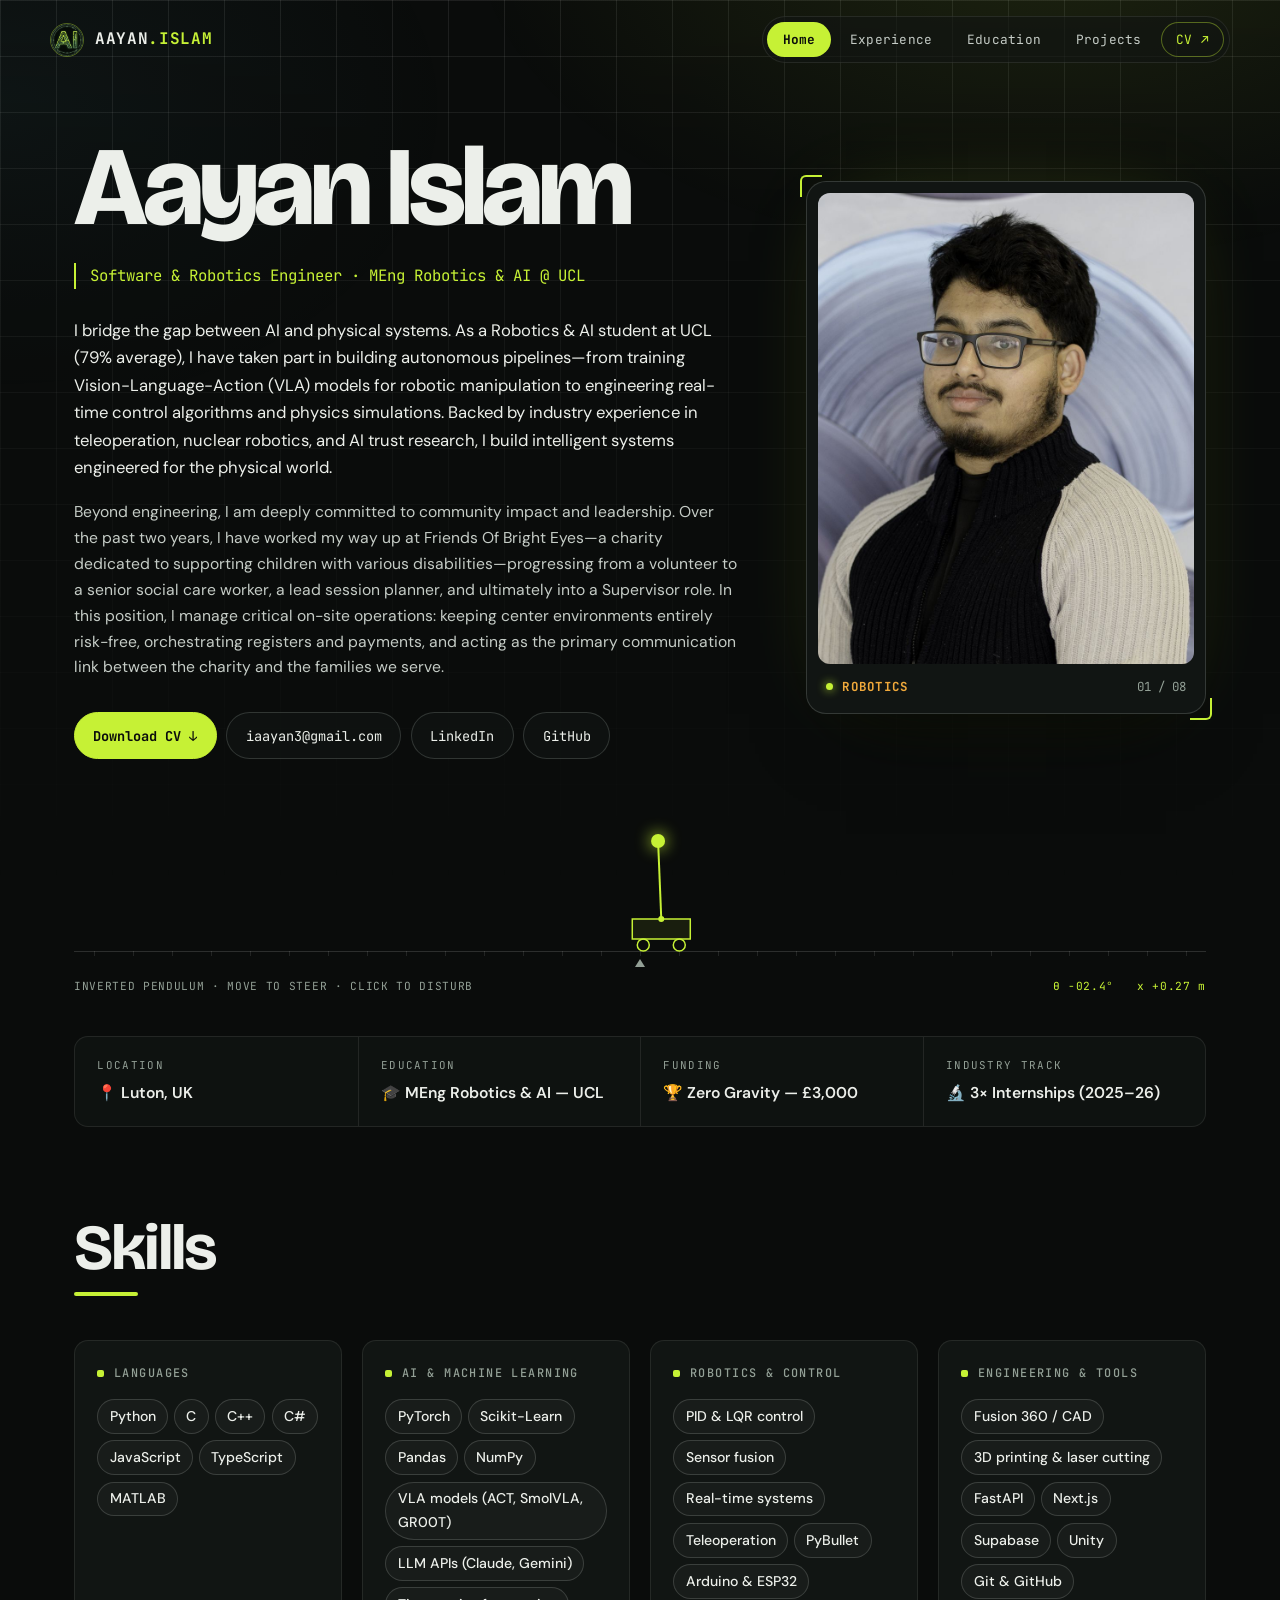
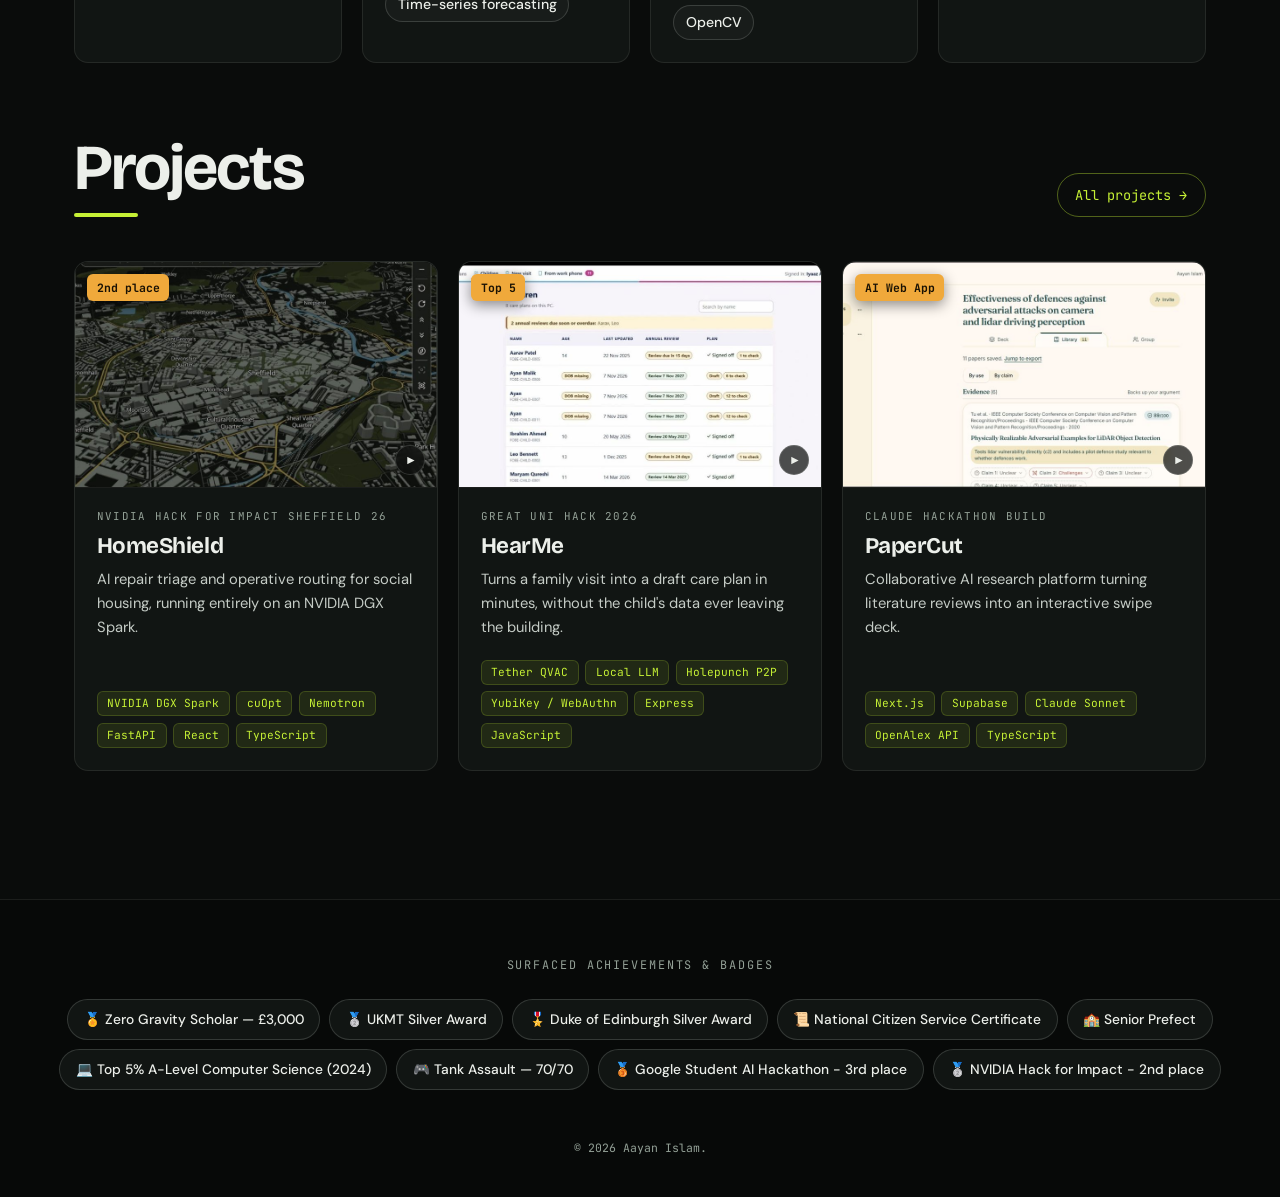
==== commit 4282f95c: "Fix typos, add CV download, skills, link previews and cleanups - Correct typos and grammar across pr" ====
--- a/index.html
+++ b/index.html
@@ -6,6 +6,19 @@
   <title>Aayan Islam | Portfolio</title>
   <meta name="description" content="Aayan Islam — Software & Robotics Engineer · MEng Robotics & AI @ UCL">
   <meta name="theme-color" content="#0A0C0B">
+
+  <!-- Link preview card (LinkedIn, WhatsApp, Slack, X…) -->
+  <meta property="og:type" content="website">
+  <meta property="og:site_name" content="Aayan Islam">
+  <meta property="og:title" content="Aayan Islam | Software & Robotics Engineer">
+  <meta property="og:description" content="MEng Robotics & AI @ UCL. Robotics, AI and real-time control projects, internships and hackathon builds.">
+  <meta property="og:url" content="https://iaayan3913.github.io/Personal-Website/">
+  <meta property="og:image" content="https://iaayan3913.github.io/Personal-Website/Images/og-image.jpg">
+  <meta property="og:image:width" content="1200">
+  <meta property="og:image:height" content="630">
+  <meta property="og:image:alt" content="Aayan Islam, Software &amp; Robotics Engineer, MEng Robotics &amp; AI at UCL">
+  <meta name="twitter:card" content="summary_large_image">
+  <link rel="canonical" href="https://iaayan3913.github.io/Personal-Website/">
 
   <link rel="icon" type="image/png" href="Images/Logo.png">
   <link rel="preconnect" href="https://fonts.googleapis.com">
@@ -27,6 +40,7 @@
         <li><a href="experiencesplit.html" class="nav-link">Experience</a></li>
         <li><a href="educationsplit.html" class="nav-link">Education</a></li>
         <li><a href="projectssplit.html" class="nav-link">Projects</a></li>
+        <li><a href="Reports/Islam_Aayan_CV.pdf" class="nav-link nav-cv" target="_blank" rel="noopener">CV <span aria-hidden="true">↗</span></a></li>
       </ul>
     </div>
   </header>
@@ -37,12 +51,13 @@
       <div class="hero-left">
         <h1>Aayan Islam</h1>
         <div class="subtitle">Software & Robotics Engineer · MEng Robotics & AI @ UCL</div>
-        <!-- Technical paragragh-->
-        <p class="bio">I bridge the gap between AI and physical systems. As a Robotics & AI student at UCL (82% 1st Yr), I have taken part in building autonomous pipelines—from training Vision-Language-Action (VLA) models for robotic manipulation to engineering real-time control algorithms and physics simulations. Backed by industry experience in teleoperation, nuclear robotics, and AI trust research, I build intelligent systems engineered for the physical world.</p>
+        <!-- Technical paragraph-->
+        <p class="bio">I bridge the gap between AI and physical systems. As a Robotics & AI student at UCL (79% average), I have taken part in building autonomous pipelines—from training Vision-Language-Action (VLA) models for robotic manipulation to engineering real-time control algorithms and physics simulations. Backed by industry experience in teleoperation, nuclear robotics, and AI trust research, I build intelligent systems engineered for the physical world.</p>
         <!-- Non technical paragraph-->
         <p class = "bio">Beyond engineering, I am deeply committed to community impact and leadership. Over the past two years, I have worked my way up at Friends Of Bright Eyes—a charity dedicated to supporting children with various disabilities—progressing from a volunteer to a senior social care worker, a lead session planner, and ultimately into a Supervisor role. In this position, I manage critical on-site operations: keeping center environments entirely risk-free, orchestrating registers and payments, and acting as the primary communication link between the charity and the families we serve.</p>
 
         <div class="social-strip">
+          <a href="Reports/Islam_Aayan_CV.pdf" download="Aayan_Islam_CV.pdf">Download CV <span aria-hidden="true">↓</span></a>
           <a href="mailto:iaayan3@gmail.com">iaayan3@gmail.com</a>
           <a href="https://linkedin.com/in/aayanislam" target="_blank" rel="noopener">LinkedIn</a>
           <a href="https://github.com/iaayan3913" target="_blank" rel="noopener">GitHub</a>
@@ -53,35 +68,35 @@
         <div class="hero-slideshow-container">
           <figure class="hero-slide active">
             <img src="Images/thumbs/Inetec%20&amp;%20Zero%20Gravity%20Day-13.jpg" alt="" aria-hidden="true" class="hero-slide-bg">
-            <img src="Images/thumbs/Inetec%20&amp;%20Zero%20Gravity%20Day-13.jpg" alt="Aayan Islam - Technical Profile" class="hero-slide-img">
+            <img src="Images/thumbs/Inetec%20&amp;%20Zero%20Gravity%20Day-13.jpg" alt="Portrait of Aayan Islam" class="hero-slide-img">
           </figure>
           <figure class="hero-slide">
             <img src="Images/thumbs/Medvedncia_069.jpg" alt="" aria-hidden="true" class="hero-slide-bg">
-            <img src="Images/thumbs/Medvedncia_069.jpg" alt="Aayan Islam - Laboratory Track" class="hero-slide-img">
+            <img src="Images/thumbs/Medvedncia_069.jpg" alt="Aayan hiking through forest on Medvednica, near Zagreb" class="hero-slide-img">
           </figure>
           <figure class="hero-slide">
             <img src="Images/thumbs/Bart_dev.jpg" alt="" aria-hidden="true" class="hero-slide-bg">
-            <img src="Images/thumbs/Bart_dev.jpg" alt="Aayan Islam - Project Engineering" class="hero-slide-img">
+            <img src="Images/thumbs/Bart_dev.jpg" alt="Aayan wiring the Bart inverted pendulum cart" class="hero-slide-img">
           </figure>
           <figure class="hero-slide">
             <img src="Images/thumbs/Inetec_uniform.jpg" alt="" aria-hidden="true" class="hero-slide-bg">
-            <img src="Images/thumbs/Inetec_uniform.jpg" alt="Aayan Islam - Project Engineering" class="hero-slide-img">
+            <img src="Images/thumbs/Inetec_uniform.jpg" alt="Aayan in a hard hat and safety vest at INETEC" class="hero-slide-img">
           </figure>
           <figure class="hero-slide">
             <img src="Images/thumbs/Medvedncia_193.jpg" alt="" aria-hidden="true" class="hero-slide-bg">
-            <img src="Images/thumbs/Medvedncia_193.jpg" alt="Aayan Islam - Project Engineering" class="hero-slide-img">
+            <img src="Images/thumbs/Medvedncia_193.jpg" alt="Aayan looking out over the valley from Medvednica" class="hero-slide-img">
           </figure>
           <figure class="hero-slide">
             <img src="Images/thumbs/ER_bio.jpg" alt="" aria-hidden="true" class="hero-slide-bg">
-            <img src="Images/thumbs/ER_bio.jpg" alt="Aayan Islam - Project Engineering" class="hero-slide-img">
+            <img src="Images/thumbs/ER_bio.jpg" alt="Aayan teleoperating a robot arm with a VR headset at Extend Robotics" class="hero-slide-img">
           </figure>
           <figure class="hero-slide">
             <img src="Images/thumbs/Fobe_Social_Club.jpg" alt="" aria-hidden="true" class="hero-slide-bg">
-            <img src="Images/thumbs/Fobe_Social_Club.jpg" alt="Aayan Islam - Project Engineering" class="hero-slide-img">
+            <img src="Images/thumbs/Fobe_Social_Club.jpg" alt="Aayan with the Friends of Bright Eyes social club" class="hero-slide-img">
           </figure>
           <figure class="hero-slide">
             <img src="Images/thumbs/LoveLutonMarathon.jpg" alt="" aria-hidden="true" class="hero-slide-bg">
-            <img src="Images/thumbs/LoveLutonMarathon.jpg" alt="Aayan Islam - Project Engineering" class="hero-slide-img">
+            <img src="Images/thumbs/LoveLutonMarathon.jpg" alt="Aayan and friends in costume at the Love Luton Marathon" class="hero-slide-img">
           </figure>
         </div>
         <div class="hero-caption">
@@ -115,7 +130,37 @@
       </div>
       <div class="stat-chip">
         <div class="label">Industry Track</div>
-        <div class="value">🔬 3× Internships (2025)</div>
+        <div class="value">🔬 3× Internships (2025–26)</div>
+      </div>
+    </div>
+  </section>
+
+  <section class="skills-section">
+    <h2 class="section-title">Skills</h2>
+    <div class="skills-grid">
+      <div class="skill-group reveal">
+        <h3>Languages</h3>
+        <ul class="skill-list">
+          <li>Python</li><li>C</li><li>C++</li><li>C#</li><li>JavaScript</li><li>TypeScript</li><li>MATLAB</li>
+        </ul>
+      </div>
+      <div class="skill-group reveal">
+        <h3>AI & Machine Learning</h3>
+        <ul class="skill-list">
+          <li>PyTorch</li><li>Scikit-Learn</li><li>Pandas</li><li>NumPy</li><li>VLA models (ACT, SmolVLA, GR00T)</li><li>LLM APIs (Claude, Gemini)</li><li>Time-series forecasting</li>
+        </ul>
+      </div>
+      <div class="skill-group reveal">
+        <h3>Robotics & Control</h3>
+        <ul class="skill-list">
+          <li>PID & LQR control</li><li>Sensor fusion</li><li>Real-time systems</li><li>Teleoperation</li><li>PyBullet</li><li>Arduino & ESP32</li><li>OpenCV</li>
+        </ul>
+      </div>
+      <div class="skill-group reveal">
+        <h3>Engineering & Tools</h3>
+        <ul class="skill-list">
+          <li>Fusion 360 / CAD</li><li>3D printing & laser cutting</li><li>FastAPI</li><li>Next.js</li><li>Supabase</li><li>Unity</li><li>Git & GitHub</li>
+        </ul>
       </div>
     </div>
   </section>
@@ -137,7 +182,7 @@
       <div class="badge-strip">
         <span class="badge-item">🏅 Zero Gravity Scholar — £3,000</span>
         <span class="badge-item">🥈 UKMT Silver Award</span>
-        <span class="badge-item">🎖️ Duke of York Silver Award</span>
+        <span class="badge-item">🎖️ Duke of Edinburgh Silver Award</span>
         <span class="badge-item">📜 National Citizen Service Certificate</span>
         <span class="badge-item">🏫 Senior Prefect</span>
         <span class="badge-item">💻 Top 5% A-Level Computer Science (2024)</span>
--- a/stylesplit.css
+++ b/stylesplit.css
@@ -1404,3 +1404,82 @@
     transition-delay: 0ms !important;
   }
 }
+
+/* ==========================================================================
+   CV LINK + SKILLS
+   ========================================================================== */
+.nav-links a.nav-cv {
+  color: var(--primary-accent);
+  box-shadow: inset 0 0 0 1px var(--accent-line);
+}
+
+.nav-links a.nav-cv:hover {
+  color: #0A0C0B;
+  background-color: var(--primary-accent);
+}
+
+.skills-section { padding-top: 3.5rem; padding-bottom: 1rem; }
+
+.skills-grid {
+  display: grid;
+  grid-template-columns: repeat(4, minmax(0, 1fr));
+  gap: 1.25rem;
+}
+
+.skill-group {
+  padding: 1.4rem;
+  background-color: var(--surface-color);
+  border: 1px solid var(--hairline);
+  border-radius: var(--radius-md);
+  transition: border-color 0.25s, background-color 0.25s;
+}
+
+.skill-group:hover {
+  border-color: var(--hairline-strong);
+  background-color: var(--surface-raised);
+}
+
+.skill-group h3 {
+  display: flex;
+  align-items: center;
+  gap: 0.6rem;
+  font-family: var(--font-mono);
+  font-size: 0.74rem;
+  font-weight: 500;
+  letter-spacing: 0.12em;
+  text-transform: uppercase;
+  color: var(--muted-text);
+  margin-bottom: 1rem;
+}
+
+.skill-group h3::before {
+  content: "";
+  width: 7px; height: 7px;
+  border-radius: 2px;
+  background-color: var(--primary-accent);
+}
+
+.skill-list {
+  list-style: none;
+  display: flex;
+  flex-wrap: wrap;
+  gap: 0.4rem;
+}
+
+.skill-list li {
+  font-size: 0.88rem;
+  font-weight: 500;
+  color: var(--body-text);
+  padding: 0.3rem 0.7rem;
+  border: 1px solid var(--hairline-strong);
+  border-radius: 999px;
+  background-color: rgba(236, 239, 234, 0.03);
+}
+
+@media (max-width: 1024px) {
+  .skills-grid { grid-template-columns: repeat(2, minmax(0, 1fr)); }
+}
+
+@media (max-width: 560px) {
+  .skills-grid { grid-template-columns: 1fr; }
+}
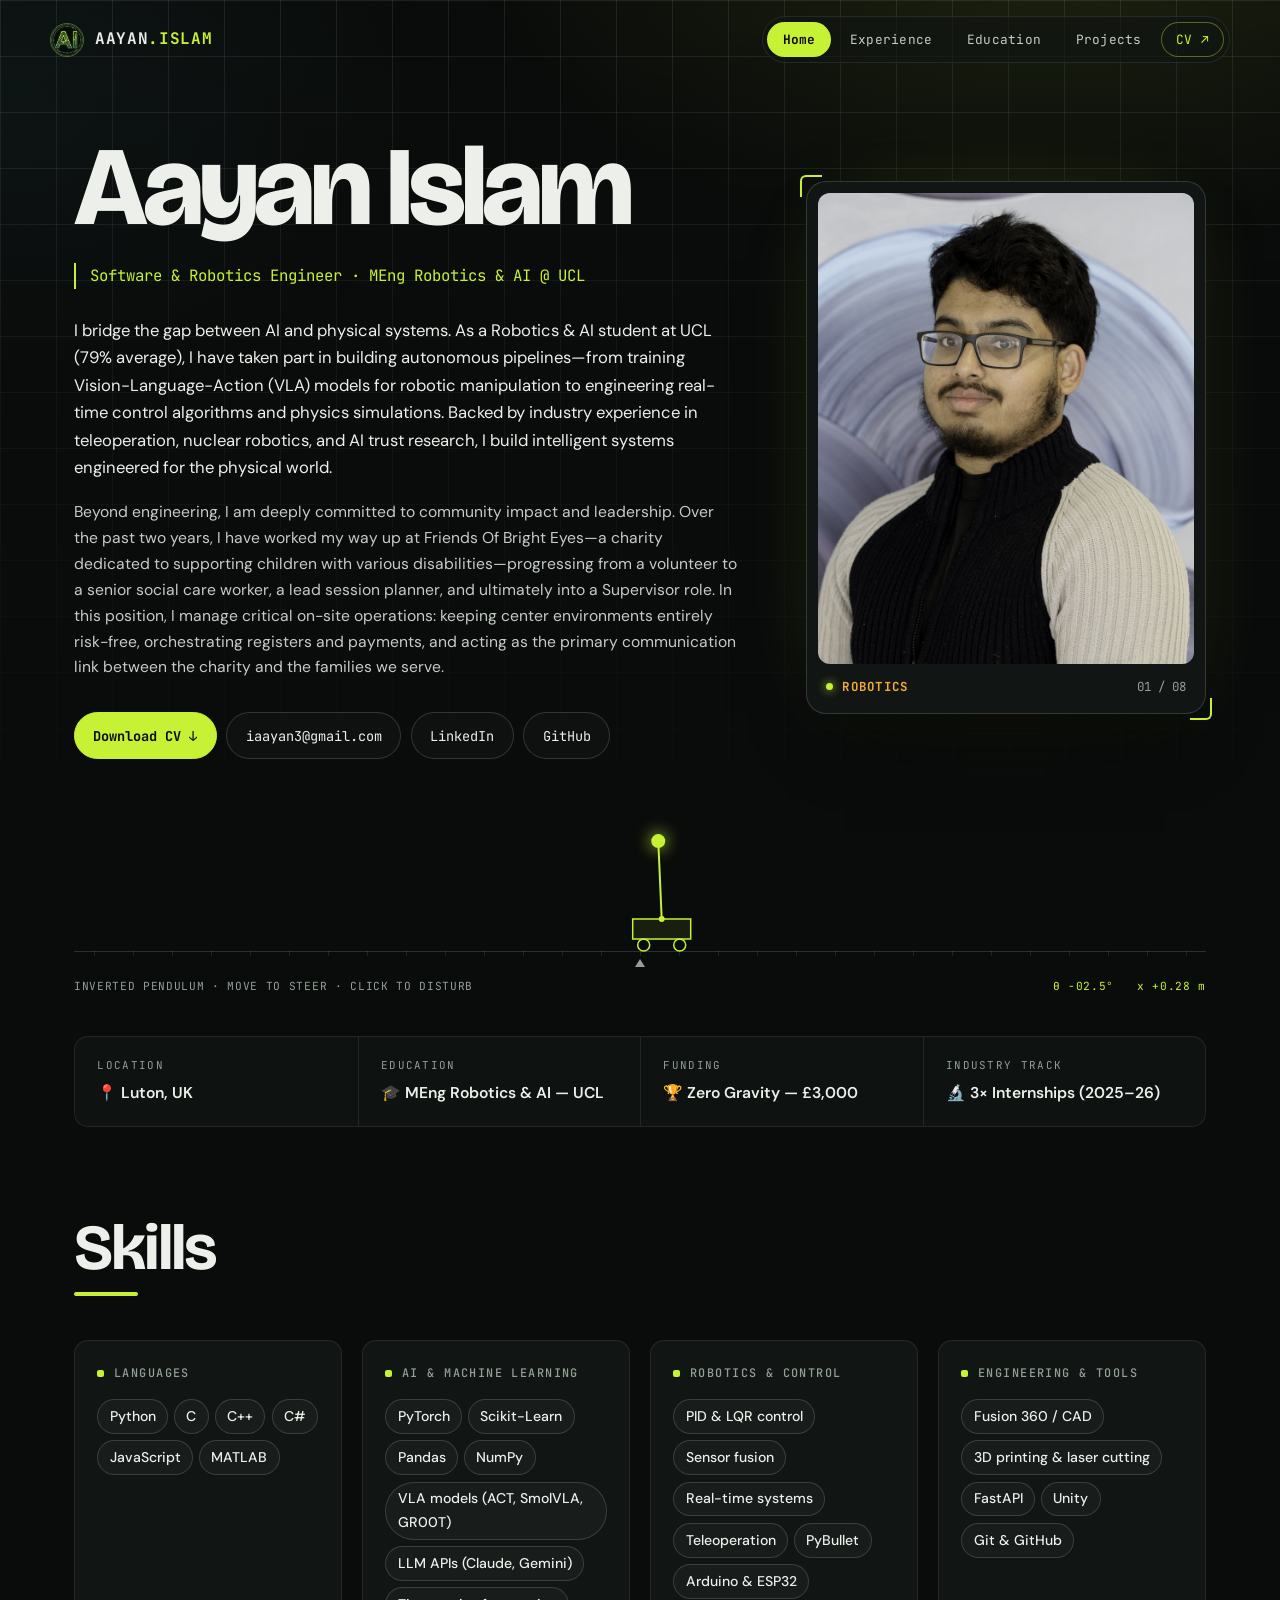
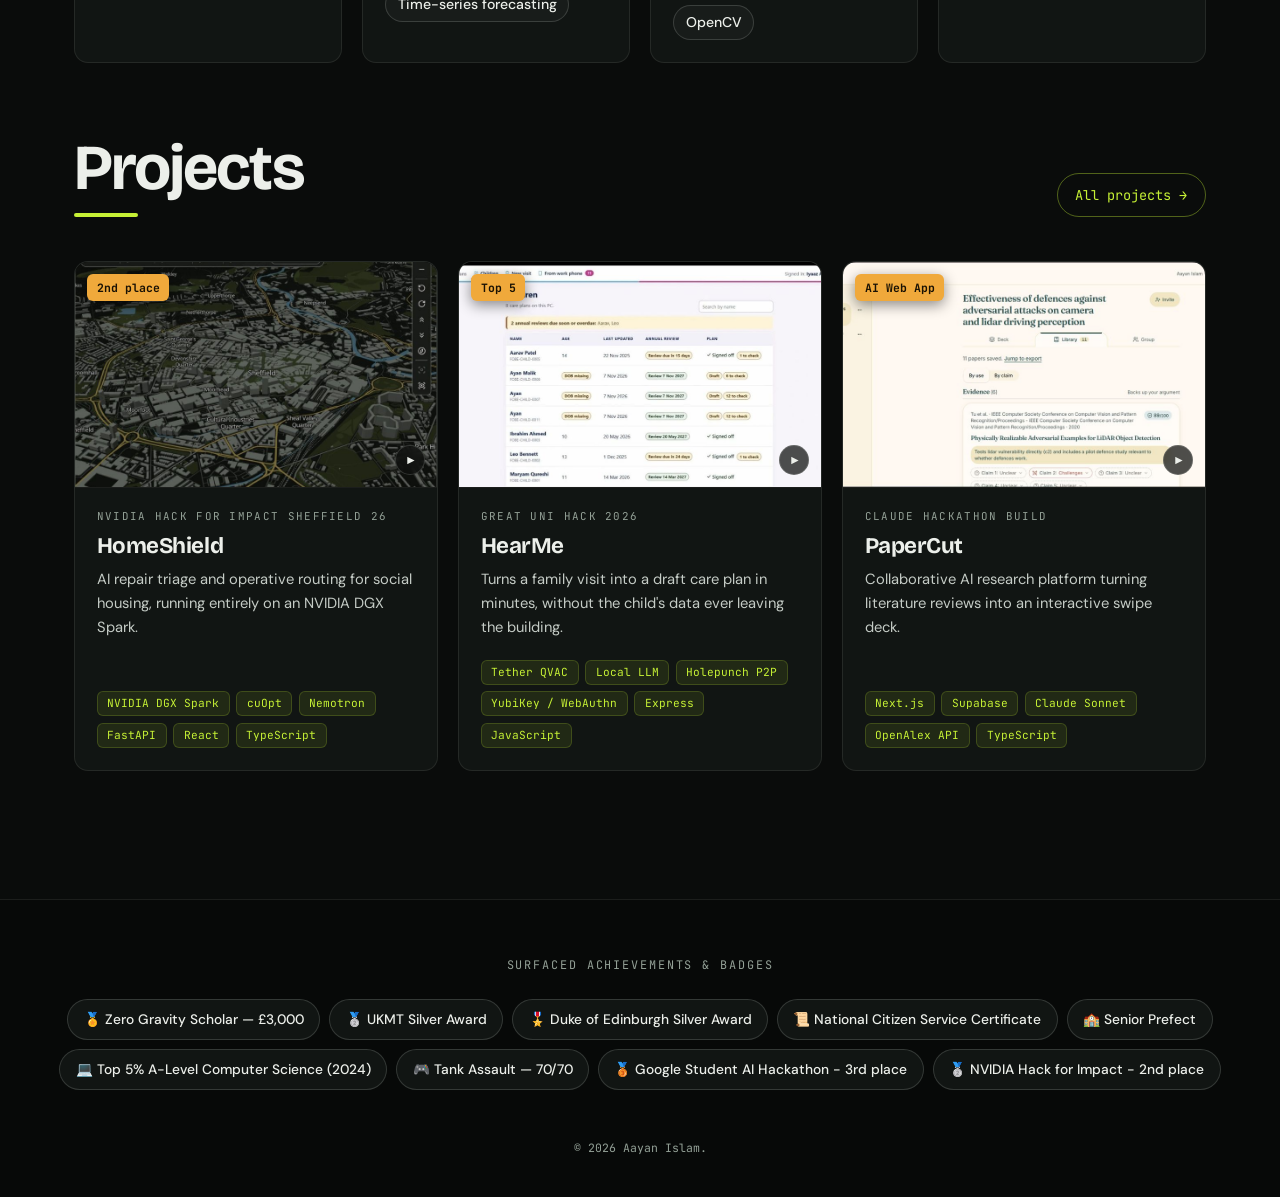
==== commit b6025a68: "Update CV and trim skills grid - Replace CV with a version without a phone number - Remove TypeScrip" ====
--- a/index.html
+++ b/index.html
@@ -141,7 +141,7 @@
       <div class="skill-group reveal">
         <h3>Languages</h3>
         <ul class="skill-list">
-          <li>Python</li><li>C</li><li>C++</li><li>C#</li><li>JavaScript</li><li>TypeScript</li><li>MATLAB</li>
+          <li>Python</li><li>C</li><li>C++</li><li>C#</li><li>JavaScript</li><li>MATLAB</li>
         </ul>
       </div>
       <div class="skill-group reveal">
@@ -159,7 +159,7 @@
       <div class="skill-group reveal">
         <h3>Engineering & Tools</h3>
         <ul class="skill-list">
-          <li>Fusion 360 / CAD</li><li>3D printing & laser cutting</li><li>FastAPI</li><li>Next.js</li><li>Supabase</li><li>Unity</li><li>Git & GitHub</li>
+          <li>Fusion 360 / CAD</li><li>3D printing & laser cutting</li><li>FastAPI</li><li>Unity</li><li>Git & GitHub</li>
         </ul>
       </div>
     </div>
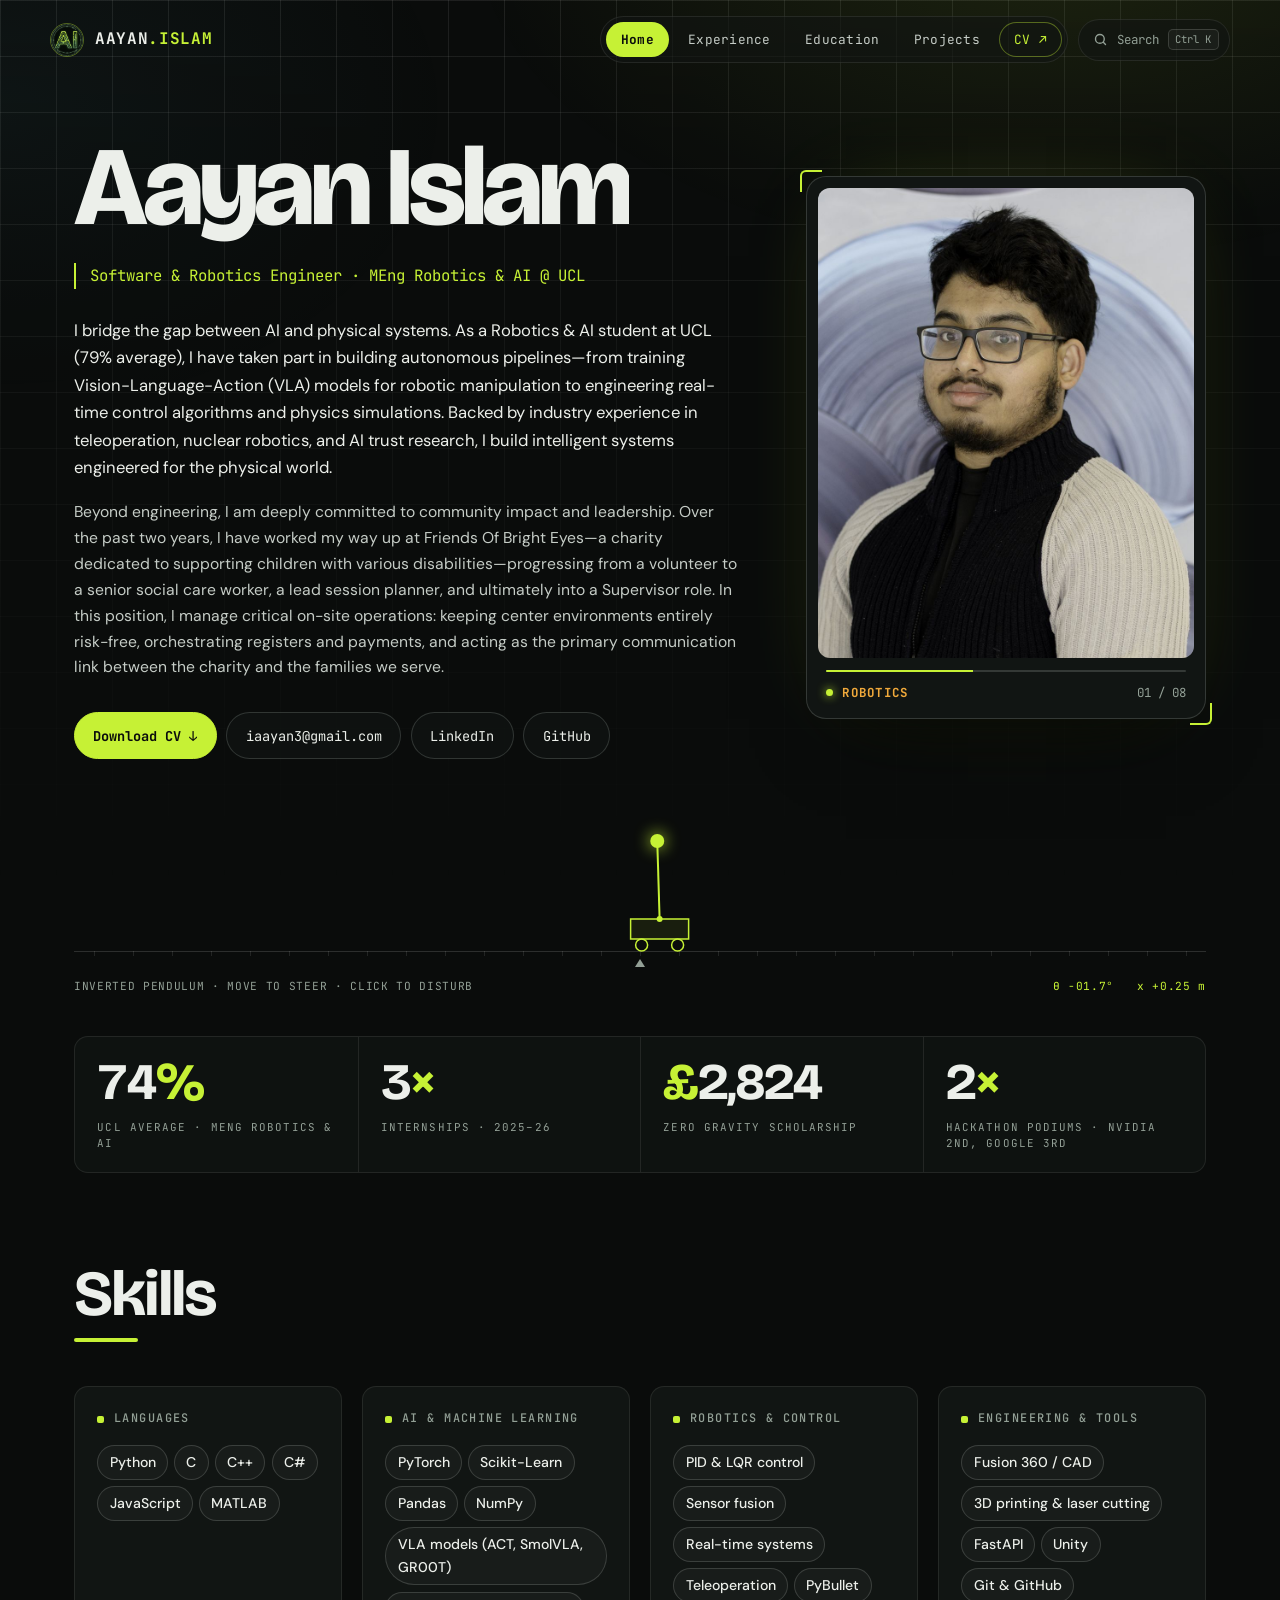
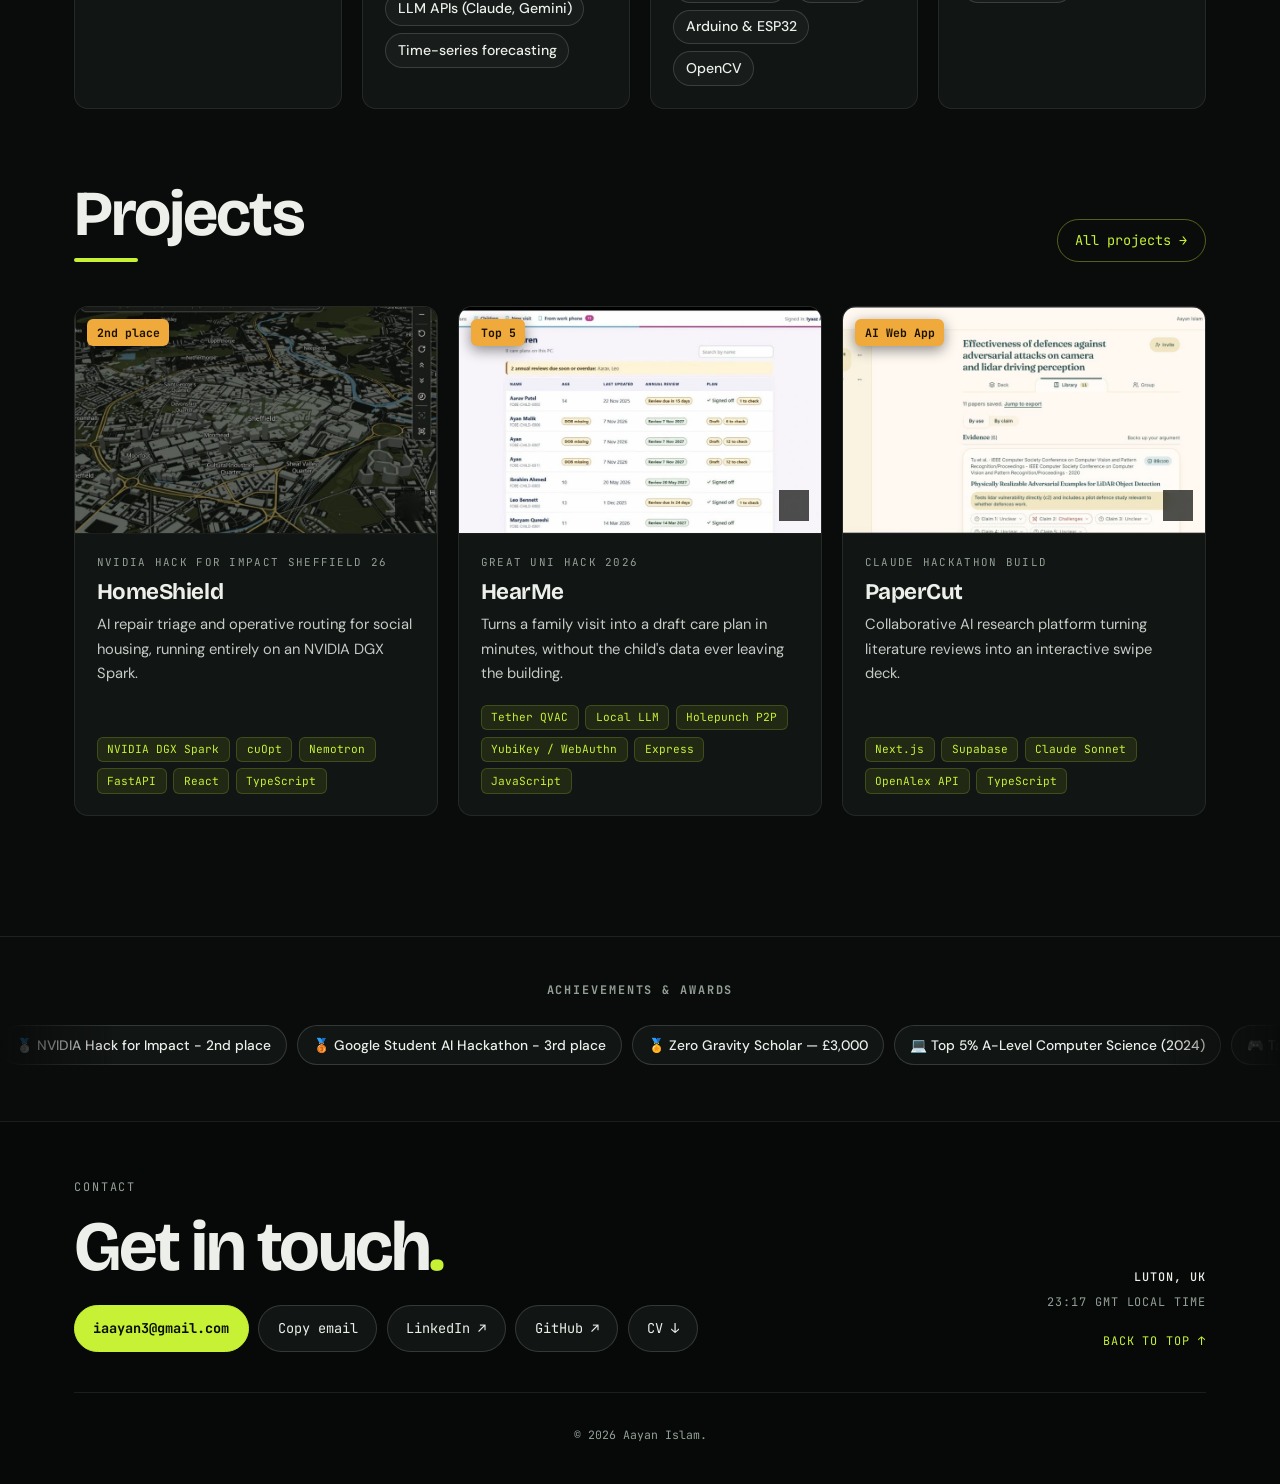
==== commit 2b78036c: "new updates" ====
--- a/index.html
+++ b/index.html
@@ -50,7 +50,7 @@
     <div class="hero-grid">
       <div class="hero-left">
         <h1>Aayan Islam</h1>
-        <div class="subtitle">Software & Robotics Engineer · MEng Robotics & AI @ UCL</div>
+        <div class="subtitle" data-scramble>Software & Robotics Engineer · MEng Robotics & AI @ UCL</div>
         <!-- Technical paragraph-->
         <p class="bio">I bridge the gap between AI and physical systems. As a Robotics & AI student at UCL (79% average), I have taken part in building autonomous pipelines—from training Vision-Language-Action (VLA) models for robotic manipulation to engineering real-time control algorithms and physics simulations. Backed by industry experience in teleoperation, nuclear robotics, and AI trust research, I build intelligent systems engineered for the physical world.</p>
         <!-- Non technical paragraph-->
@@ -99,6 +99,7 @@
             <img src="Images/thumbs/LoveLutonMarathon.jpg" alt="Aayan and friends in costume at the Love Luton Marathon" class="hero-slide-img">
           </figure>
         </div>
+        <div class="slide-progress" aria-hidden="true"><span></span></div>
         <div class="hero-caption">
           <div id="ticker-text">ROBOTICS</div>
           <div id="slide-counter" aria-hidden="true"></div>
@@ -115,22 +116,23 @@
       </div>
     </div>
 
+    <!-- Headline numbers; .count values animate up from zero (see setupCounters in appsplit.js) -->
     <div class="stats-container">
-      <div class="stat-chip">
-        <div class="label">Location</div>
-        <div class="value">📍 Luton, UK</div>
-      </div>
-      <div class="stat-chip">
-        <div class="label">Education</div>
-        <div class="value">🎓 MEng Robotics & AI — UCL</div>
-      </div>
-      <div class="stat-chip">
-        <div class="label">Funding</div>
-        <div class="value">🏆 Zero Gravity — £3,000</div>
-      </div>
-      <div class="stat-chip">
-        <div class="label">Industry Track</div>
-        <div class="value">🔬 3× Internships (2025–26)</div>
+      <div class="stat-chip spot">
+        <div class="value"><span class="count" data-to="79">79</span><span class="unit">%</span></div>
+        <div class="label">UCL average · MEng Robotics & AI</div>
+      </div>
+      <div class="stat-chip spot">
+        <div class="value"><span class="count" data-to="3">3</span><span class="unit">×</span></div>
+        <div class="label">Internships · 2025–26</div>
+      </div>
+      <div class="stat-chip spot">
+        <div class="value"><span class="unit">£</span><span class="count" data-to="3000">3,000</span></div>
+        <div class="label">Zero Gravity scholarship</div>
+      </div>
+      <div class="stat-chip spot">
+        <div class="value"><span class="count" data-to="2">2</span><span class="unit">×</span></div>
+        <div class="label">Hackathon podiums · NVIDIA 2nd, Google 3rd</div>
       </div>
     </div>
   </section>
@@ -138,25 +140,25 @@
   <section class="skills-section">
     <h2 class="section-title">Skills</h2>
     <div class="skills-grid">
-      <div class="skill-group reveal">
+      <div class="skill-group spot reveal">
         <h3>Languages</h3>
         <ul class="skill-list">
           <li>Python</li><li>C</li><li>C++</li><li>C#</li><li>JavaScript</li><li>MATLAB</li>
         </ul>
       </div>
-      <div class="skill-group reveal">
+      <div class="skill-group spot reveal">
         <h3>AI & Machine Learning</h3>
         <ul class="skill-list">
           <li>PyTorch</li><li>Scikit-Learn</li><li>Pandas</li><li>NumPy</li><li>VLA models (ACT, SmolVLA, GR00T)</li><li>LLM APIs (Claude, Gemini)</li><li>Time-series forecasting</li>
         </ul>
       </div>
-      <div class="skill-group reveal">
+      <div class="skill-group spot reveal">
         <h3>Robotics & Control</h3>
         <ul class="skill-list">
           <li>PID & LQR control</li><li>Sensor fusion</li><li>Real-time systems</li><li>Teleoperation</li><li>PyBullet</li><li>Arduino & ESP32</li><li>OpenCV</li>
         </ul>
       </div>
-      <div class="skill-group reveal">
+      <div class="skill-group spot reveal">
         <h3>Engineering & Tools</h3>
         <ul class="skill-list">
           <li>Fusion 360 / CAD</li><li>3D printing & laser cutting</li><li>FastAPI</li><li>Unity</li><li>Git & GitHub</li>
@@ -174,22 +176,30 @@
       <!-- Generated dynamically -->
     </div>
   </section>
+
+  <!-- Achievements scroll past as a marquee (see setupMarquee in appsplit.js); add or remove <li> items freely -->
+  <div class="achievements-band">
+    <h2 class="badge-strip-title">Achievements & Awards</h2>
+    <div class="marquee">
+      <div class="marquee-track">
+        <ul class="badge-strip">
+          <li class="badge-item">🥈 NVIDIA Hack for Impact - 2nd place</li>
+          <li class="badge-item">🥉 Google Student AI Hackathon - 3rd place</li>
+          <li class="badge-item">🏅 Zero Gravity Scholar — £3,000</li>
+          <li class="badge-item">💻 Top 5% A-Level Computer Science (2024)</li>
+          <li class="badge-item">🎮 Tank Assault — 70/70</li>
+          <li class="badge-item">🥈 UKMT Silver Award</li>
+          <li class="badge-item">🎖️ Duke of Edinburgh Silver Award</li>
+          <li class="badge-item">📜 National Citizen Service Certificate</li>
+          <li class="badge-item">🏫 Senior Prefect</li>
+        </ul>
+      </div>
+    </div>
+  </div>
   </main>
 
   <footer>
     <div class="footer-content">
-      <div class="badge-strip-title">Surfaced Achievements & Badges</div>
-      <div class="badge-strip">
-        <span class="badge-item">🏅 Zero Gravity Scholar — £3,000</span>
-        <span class="badge-item">🥈 UKMT Silver Award</span>
-        <span class="badge-item">🎖️ Duke of Edinburgh Silver Award</span>
-        <span class="badge-item">📜 National Citizen Service Certificate</span>
-        <span class="badge-item">🏫 Senior Prefect</span>
-        <span class="badge-item">💻 Top 5% A-Level Computer Science (2024)</span>
-        <span class="badge-item">🎮 Tank Assault — 70/70</span>
-        <span class="badge-item">🥉 Google Student AI Hackathon - 3rd place</span>
-        <span class="badge-item">🥈 NVIDIA Hack for Impact - 2nd place</span>
-      </div>
       <div class="copyright">
         &copy; 2026 Aayan Islam.
       </div>
--- a/stylesplit.css
+++ b/stylesplit.css
@@ -112,6 +112,7 @@
   padding: 1rem 1.5rem;
   border-bottom: 1px solid transparent;
   transition: background-color 0.3s ease, border-color 0.3s ease, padding 0.3s ease;
+  view-transition-name: site-header;
 }
 
 header.scrolled {
@@ -128,9 +129,11 @@
   display: flex;
   justify-content: space-between;
   align-items: center;
+  gap: 0.6rem;
 }
 
 .logo {
+  margin-right: auto;
   display: inline-flex;
   align-items: center;
   font-family: var(--font-mono);
@@ -154,6 +157,7 @@
 .logo:hover .logo-mark { transform: rotate(90deg); }
 
 .nav-links {
+  order: 1;
   display: flex;
   gap: 0.25rem;
   list-style: none;
@@ -187,6 +191,7 @@
 
 /* Mobile Hamburger Menu */
 .hamburger {
+  order: 3;
   display: none;
   flex-direction: column;
   justify-content: center;
@@ -324,7 +329,7 @@
 
 .interactive-card:hover,
 .interactive-card:focus-visible {
-  transform: translateY(-6px);
+  transform: perspective(900px) translateY(-6px) rotateX(var(--rx, 0deg)) rotateY(var(--ry, 0deg));
   border-color: var(--accent-line);
   background-color: var(--surface-raised);
   box-shadow: 0 24px 50px -24px rgba(0, 0, 0, 0.9), 0 0 0 1px rgba(198, 241, 53, 0.08), 0 18px 60px -30px rgba(198, 241, 53, 0.35);
@@ -402,8 +407,17 @@
   font-weight: 800;
   line-height: 0.92;
   letter-spacing: -0.045em;
-  margin-bottom: 1.5rem;
+  /* padding keeps descenders inside the clipped background */
+  padding-bottom: 0.14em;
+  margin-bottom: calc(1.5rem - 0.14em);
   text-wrap: balance;
+  width: fit-content;
+  max-width: 100%;
+  background: radial-gradient(circle 260px at var(--hx) var(--hy), var(--primary-accent) 0%, #E4F7A0 38%, var(--body-text) 72%);
+  -webkit-background-clip: text;
+  background-clip: text;
+  color: transparent;
+  -webkit-text-fill-color: transparent;
 }
 
 .hero-left .subtitle {
@@ -600,18 +614,25 @@
 .stat-chip:first-child { border-left: none; }
 .stat-chip:hover { background-color: var(--surface-raised); }
 
+.stat-chip .value {
+  font-family: var(--font-display);
+  font-size: clamp(2.1rem, 4.2vw, 3.2rem);
+  font-weight: 700;
+  line-height: 1;
+  letter-spacing: -0.035em;
+  font-variant-numeric: tabular-nums;
+}
+
+.stat-chip .unit { color: var(--primary-accent); }
+
 .stat-chip .label {
+  margin-top: 0.7rem;
   font-family: var(--font-mono);
   font-size: 0.68rem;
-  letter-spacing: 0.12em;
+  line-height: 1.5;
+  letter-spacing: 0.1em;
   color: var(--muted-text);
   text-transform: uppercase;
-}
-
-.stat-chip .value {
-  font-size: 0.98rem;
-  font-weight: 600;
-  margin-top: 0.35rem;
 }
 
 .featured-section { padding-top: 3.5rem; }
@@ -644,7 +665,7 @@
   content: '';
   position: absolute;
   top: 12px; bottom: 0; left: 9px; width: 2px;
-  background: linear-gradient(to bottom, var(--primary-accent), var(--hairline-strong) 22%, var(--hairline) 85%, transparent);
+  background: linear-gradient(to bottom, var(--hairline-strong) 85%, transparent);
 }
 
 .timeline-item {
@@ -1038,7 +1059,8 @@
   opacity: 0;
   visibility: hidden;
   pointer-events: none;
-  transition: opacity 0.28s ease-out, visibility 0.28s;
+  /* visibility waits for the fade on close, but flips at once on open so focus can move inside */
+  transition: opacity 0.28s ease-out, visibility 0s 0.28s;
   padding: 1.5rem;
 }
 
@@ -1046,6 +1068,7 @@
   opacity: 1;
   visibility: visible;
   pointer-events: auto;
+  transition: opacity 0.28s ease-out, visibility 0s;
 }
 
 .modal-wrapper {
@@ -1314,7 +1337,8 @@
 }
 
 .footer-content {
-  max-width: var(--page-width);
+  /* lines up with section content, which sits inside 1.5rem of padding */
+  max-width: calc(var(--page-width) - 3rem);
   margin: 0 auto;
 }
 
@@ -1330,13 +1354,15 @@
 
 .badge-strip {
   display: flex;
-  justify-content: center;
+  flex: none;
   gap: 0.6rem;
-  flex-wrap: wrap;
-  margin-bottom: 3rem;
+  padding-right: 0.6rem;
+  list-style: none;
 }
 
 .badge-item {
+  flex: none;
+  white-space: nowrap;
   font-size: 0.86rem;
   font-weight: 500;
   background-color: var(--surface-color);
@@ -1483,3 +1509,554 @@
 @media (max-width: 560px) {
   .skills-grid { grid-template-columns: 1fr; }
 }
+
+/* ==========================================================================
+   INTERACTION LAYER
+   Scroll progress, cursor-lit grid, card spotlight, page transitions.
+   The custom properties used here are written by appsplit.js.
+   ========================================================================== */
+
+/* Smooth cross-fade between the four pages (Chrome, Edge, Safari) */
+@media (prefers-reduced-motion: no-preference) {
+  @view-transition { navigation: auto; }
+}
+::view-transition-old(root) { animation-duration: 0.18s; }
+::view-transition-new(root) { animation-duration: 0.32s; }
+
+/* Reading progress along the bottom edge of the header */
+.scroll-progress {
+  position: absolute;
+  left: 0; bottom: -1px;
+  width: 100%; height: 2px;
+  background: linear-gradient(90deg, var(--primary-accent), var(--trace-accent));
+  transform: scaleX(var(--scroll, 0));
+  transform-origin: 0 50%;
+  pointer-events: none;
+}
+
+/* The blueprint grid lights up around the cursor */
+.grid-glow {
+  position: fixed;
+  inset: 0;
+  z-index: -1;
+  pointer-events: none;
+  opacity: 0;
+  transition: opacity 0.5s ease;
+  background:
+    linear-gradient(rgba(198, 241, 53, 0.42) 1px, transparent 1px) 0 0 / 56px 56px,
+    linear-gradient(90deg, rgba(198, 241, 53, 0.42) 1px, transparent 1px) 0 0 / 56px 56px,
+    radial-gradient(240px circle at var(--gx, 50%) var(--gy, 50%), rgba(198, 241, 53, 0.05), transparent 70%);
+  -webkit-mask-image: radial-gradient(250px circle at var(--gx, 50%) var(--gy, 50%), #000, transparent 72%);
+  mask-image: radial-gradient(250px circle at var(--gx, 50%) var(--gy, 50%), #000, transparent 72%);
+}
+
+.grid-glow.on { opacity: 1; }
+
+/* Soft lime light that follows the cursor across a surface */
+.interactive-card, .spot { position: relative; }
+
+.interactive-card::after,
+.spot::after {
+  content: "";
+  position: absolute;
+  inset: 0;
+  border-radius: inherit;
+  pointer-events: none;
+  background: radial-gradient(380px circle at var(--px, 50%) var(--py, 0%), rgba(198, 241, 53, 0.12), transparent 62%);
+  opacity: 0;
+  transition: opacity 0.35s ease;
+}
+
+@media (hover: hover) {
+  .interactive-card:hover::after,
+  .spot:hover::after { opacity: 1; }
+}
+
+/* Hero name light: parked off to the left until the cursor (or the intro sweep) moves it */
+@property --hx {
+  syntax: "<length-percentage>";
+  inherits: false;
+  initial-value: -400px;
+}
+
+@property --hy {
+  syntax: "<length-percentage>";
+  inherits: false;
+  initial-value: 50%;
+}
+
+.hero-left h1 {
+  animation: rise 0.8s var(--ease-out) backwards, name-sweep 1.5s 0.55s ease-in-out;
+}
+
+@keyframes name-sweep {
+  from { --hx: -30%; }
+  to { --hx: 135%; }
+}
+
+/* Slideshow progress */
+.hero-slideshow-container { cursor: pointer; }
+
+.slide-progress {
+  height: 2px;
+  margin: 0.75rem 0.5rem 0 0.5rem;
+  border-radius: 2px;
+  background-color: var(--hairline-strong);
+  overflow: hidden;
+}
+
+.slide-progress span {
+  display: block;
+  height: 100%;
+  background-color: var(--primary-accent);
+  transform: scaleX(0);
+  transform-origin: 0 50%;
+}
+
+.hero-caption { padding-top: 0.65rem; }
+
+/* Video preview on card hover */
+.cover-video {
+  position: absolute;
+  inset: 0;
+  width: 100%; height: 100%;
+  object-fit: cover;
+  opacity: 0;
+  transition: opacity 0.35s ease;
+}
+
+.cover-video.on { opacity: 1; }
+.cover-badge, .cover-play { z-index: 2; }
+
+.tab-count {
+  display: inline-block;
+  margin-left: 0.4rem;
+  padding: 0 0.42rem;
+  font-size: 0.68rem;
+  border-radius: 999px;
+  background-color: rgba(236, 239, 234, 0.09);
+}
+
+.tab-btn.active .tab-count { background-color: rgba(10, 12, 11, 0.16); }
+
+/* Experience timeline fills as you scroll */
+.timeline-progress {
+  position: absolute;
+  top: 12px; left: 9px;
+  width: 2px;
+  height: calc((100% - 12px) * var(--tl, 0));
+  border-radius: 2px;
+  background: linear-gradient(to bottom, var(--primary-accent), var(--trace-accent));
+  box-shadow: 0 0 12px rgba(198, 241, 53, 0.45);
+  z-index: 1;
+}
+
+.timeline-progress { transition: height 0.15s linear; }
+.timeline-item { scroll-margin-top: 6.5rem; }
+
+.timeline-item.passed .timeline-dot {
+  border-color: var(--primary-accent);
+  box-shadow: 0 0 0 5px rgba(198, 241, 53, 0.12);
+}
+
+@media (max-width: 600px) {
+  .timeline-progress { left: 5px; }
+}
+
+/* ==========================================================================
+   ACHIEVEMENTS MARQUEE
+   ========================================================================== */
+.achievements-band {
+  margin-top: 2.5rem;
+  padding: 2.75rem 0 0.5rem 0;
+  border-top: 1px solid var(--hairline);
+}
+
+.marquee {
+  overflow: hidden;
+  -webkit-mask-image: linear-gradient(90deg, transparent, #000 9%, #000 91%, transparent);
+  mask-image: linear-gradient(90deg, transparent, #000 9%, #000 91%, transparent);
+}
+
+.marquee-track {
+  display: flex;
+  width: max-content;
+}
+
+.marquee.is-live .marquee-track { animation: marquee 42s linear infinite; }
+.marquee.is-live:hover .marquee-track { animation-play-state: paused; }
+
+@keyframes marquee {
+  to { transform: translateX(-50%); }
+}
+
+/* Without the animation (reduced motion, no JS) the badges simply wrap */
+.marquee:not(.is-live) {
+  -webkit-mask-image: none;
+  mask-image: none;
+}
+
+.marquee:not(.is-live) .marquee-track { width: auto; }
+
+.marquee:not(.is-live) .badge-strip {
+  flex: 1;
+  flex-wrap: wrap;
+  justify-content: center;
+  padding: 0 1.5rem;
+}
+
+/* ==========================================================================
+   FOOTER CONTACT BLOCK
+   ========================================================================== */
+.contact-cta {
+  display: grid;
+  grid-template-columns: minmax(0, 1fr) auto;
+  gap: 2rem;
+  align-items: end;
+  padding-bottom: 2.5rem;
+  margin-bottom: 2rem;
+  border-bottom: 1px solid var(--hairline);
+}
+
+.contact-eyebrow {
+  font-family: var(--font-mono);
+  font-size: 0.74rem;
+  letter-spacing: 0.16em;
+  text-transform: uppercase;
+  color: var(--muted-text);
+  margin-bottom: 0.9rem;
+}
+
+.contact-title {
+  font-family: var(--font-display);
+  font-size: clamp(2.3rem, 6.5vw, 4.4rem);
+  font-weight: 700;
+  line-height: 1;
+  letter-spacing: -0.035em;
+  margin-bottom: 1.4rem;
+}
+
+.contact-title span { color: var(--primary-accent); }
+
+.contact-actions {
+  display: flex;
+  flex-wrap: wrap;
+  gap: 0.6rem;
+  font-family: var(--font-mono);
+  font-size: 0.85rem;
+}
+
+.contact-actions a,
+.contact-actions button {
+  font: inherit;
+  padding: 0.7rem 1.15rem;
+  border: 1px solid var(--hairline-strong);
+  border-radius: 999px;
+  color: var(--body-text);
+  background-color: var(--surface-color);
+  cursor: pointer;
+  transition: color 0.2s, border-color 0.2s, background-color 0.2s, transform 0.25s var(--ease-out);
+}
+
+.contact-actions a:hover,
+.contact-actions button:hover {
+  transform: translateY(-2px);
+  border-color: var(--primary-accent);
+  color: var(--primary-accent);
+}
+
+.contact-actions .contact-primary {
+  background-color: var(--primary-accent);
+  border-color: var(--primary-accent);
+  color: #0A0C0B;
+  font-weight: 700;
+}
+
+.contact-actions .contact-primary:hover { color: #0A0C0B; background-color: #D6FB55; }
+
+.contact-side {
+  display: flex;
+  flex-direction: column;
+  align-items: flex-end;
+  gap: 0.35rem;
+  font-family: var(--font-mono);
+  font-size: 0.74rem;
+  letter-spacing: 0.08em;
+  text-transform: uppercase;
+  color: var(--muted-text);
+  text-align: right;
+}
+
+.contact-side strong { color: var(--body-text); font-weight: 500; }
+
+.contact-side a {
+  margin-top: 0.9rem;
+  color: var(--primary-accent);
+}
+
+.contact-side a:hover { text-decoration: underline; text-underline-offset: 4px; }
+
+@media (max-width: 700px) {
+  .contact-cta { grid-template-columns: 1fr; align-items: start; }
+  .contact-side { align-items: flex-start; text-align: left; }
+}
+
+@media (max-width: 480px) {
+  .contact-actions a,
+  .contact-actions button { flex: 1 1 auto; text-align: center; }
+}
+
+.toast {
+  position: fixed;
+  left: 50%; bottom: 1.5rem;
+  z-index: 1200;
+  padding: 0.7rem 1.15rem;
+  font-family: var(--font-mono);
+  font-size: 0.8rem;
+  font-weight: 700;
+  color: #0A0C0B;
+  background-color: var(--primary-accent);
+  border-radius: 999px;
+  box-shadow: 0 16px 40px -12px rgba(0, 0, 0, 0.8);
+  opacity: 0;
+  transform: translate(-50%, 16px);
+  transition: opacity 0.25s ease, transform 0.35s var(--ease-out);
+  pointer-events: none;
+}
+
+.toast.show { opacity: 1; transform: translate(-50%, 0); }
+
+/* ==========================================================================
+   COMMAND PALETTE (Ctrl/Cmd + K, or "/")
+   ========================================================================== */
+kbd {
+  font-family: var(--font-mono);
+  font-size: 0.66rem;
+  line-height: 1.4;
+  padding: 0.12rem 0.4rem;
+  border: 1px solid var(--hairline-strong);
+  border-radius: 5px;
+  color: var(--muted-text);
+  background-color: rgba(236, 239, 234, 0.04);
+  white-space: nowrap;
+}
+
+.cmdk-trigger {
+  order: 2;
+  display: inline-flex;
+  align-items: center;
+  gap: 0.55rem;
+  height: 42px;
+  padding: 0 0.65rem 0 0.9rem;
+  font-family: var(--font-mono);
+  font-size: 0.78rem;
+  color: var(--muted-text);
+  background-color: rgba(17, 21, 19, 0.6);
+  border: 1px solid var(--hairline);
+  border-radius: 999px;
+  cursor: pointer;
+  transition: color 0.2s, border-color 0.2s;
+}
+
+.cmdk-trigger:hover { color: var(--body-text); border-color: var(--accent-line); }
+.cmdk-trigger svg, .cmdk-input-row svg { width: 15px; height: 15px; flex: none; }
+
+@media (max-width: 960px) {
+  .cmdk-trigger { width: 42px; padding: 0; justify-content: center; }
+  .cmdk-trigger span, .cmdk-trigger kbd { display: none; }
+}
+
+@media (max-width: 768px) {
+  .cmdk-trigger { width: 44px; height: 44px; border-radius: 12px; border-color: var(--hairline-strong); color: var(--body-text); }
+}
+
+.cmdk-backdrop {
+  position: fixed;
+  inset: 0;
+  z-index: 1100;
+  display: flex;
+  justify-content: center;
+  align-items: flex-start;
+  padding: 13vh 1rem 1rem 1rem;
+  background-color: var(--modal-overlay-bg);
+  backdrop-filter: blur(8px);
+  -webkit-backdrop-filter: blur(8px);
+  opacity: 0;
+  visibility: hidden;
+  transition: opacity 0.2s ease-out, visibility 0s 0.2s;
+}
+
+.cmdk-backdrop.active {
+  opacity: 1;
+  visibility: visible;
+  transition: opacity 0.2s ease-out, visibility 0s;
+}
+
+.cmdk-panel {
+  display: flex;
+  flex-direction: column;
+  width: 100%;
+  max-width: 600px;
+  max-height: min(540px, 74vh);
+  background-color: var(--surface-color);
+  border: 1px solid var(--hairline-strong);
+  border-radius: var(--radius-lg);
+  box-shadow: 0 50px 120px -30px rgba(0, 0, 0, 0.95), 0 0 120px -50px rgba(198, 241, 53, 0.45);
+  overflow: hidden;
+  transform: translateY(-12px) scale(0.98);
+  transition: transform 0.3s var(--ease-out);
+}
+
+.cmdk-backdrop.active .cmdk-panel { transform: none; }
+
+.cmdk-input-row {
+  display: flex;
+  align-items: center;
+  gap: 0.75rem;
+  padding: 1rem 1.15rem;
+  color: var(--muted-text);
+  border-bottom: 1px solid var(--hairline);
+}
+
+.cmdk-input {
+  flex: 1;
+  min-width: 0;
+  font-family: var(--font-body);
+  font-size: 1rem;
+  color: var(--body-text);
+  background: none;
+  border: none;
+}
+
+.cmdk-input::placeholder { color: var(--muted-text); }
+
+.cmdk-close {
+  display: inline-flex;
+  padding: 0;
+  background: none;
+  border: none;
+  cursor: pointer;
+}
+
+.cmdk-close:hover kbd { color: var(--body-text); border-color: var(--accent-line); }
+.cmdk-input:focus, .cmdk-input:focus-visible { outline: none; }
+
+.cmdk-list {
+  flex: 1;
+  list-style: none;
+  padding: 0.4rem;
+  overflow-y: auto;
+  overscroll-behavior: contain;
+  scrollbar-width: thin;
+}
+
+.cmdk-group {
+  padding: 0.7rem 0.75rem 0.35rem 0.75rem;
+  font-family: var(--font-mono);
+  font-size: 0.66rem;
+  letter-spacing: 0.14em;
+  text-transform: uppercase;
+  color: var(--muted-text);
+}
+
+.cmdk-item {
+  display: flex;
+  align-items: center;
+  gap: 0.8rem;
+  padding: 0.55rem 0.75rem;
+  border-radius: 10px;
+  cursor: pointer;
+}
+
+.cmdk-item[aria-selected="true"] {
+  background-color: var(--accent-wash);
+  box-shadow: inset 2px 0 0 var(--primary-accent);
+}
+
+.cmdk-thumb {
+  flex: none;
+  width: 46px; height: 32px;
+  border-radius: 6px;
+  border: 1px solid var(--hairline);
+  background-color: var(--surface-sunken);
+  object-fit: cover;
+}
+
+.cmdk-thumb.is-logo {
+  object-fit: contain;
+  padding: 3px;
+  background-color: #FFFFFF;
+}
+
+div.cmdk-thumb {
+  display: grid;
+  place-items: center;
+  font-family: var(--font-mono);
+  font-size: 0.8rem;
+  color: var(--primary-accent);
+}
+
+.cmdk-text { flex: 1; min-width: 0; }
+
+.cmdk-title,
+.cmdk-meta {
+  white-space: nowrap;
+  overflow: hidden;
+  text-overflow: ellipsis;
+}
+
+.cmdk-title { font-size: 0.94rem; font-weight: 600; line-height: 1.35; color: var(--body-text); }
+.cmdk-meta { font-family: var(--font-mono); font-size: 0.68rem; color: var(--muted-text); }
+
+.cmdk-go { opacity: 0; }
+.cmdk-item[aria-selected="true"] .cmdk-go { opacity: 1; }
+
+.cmdk-empty {
+  padding: 2.25rem 1rem;
+  text-align: center;
+  font-size: 0.92rem;
+  color: var(--muted-text);
+}
+
+.cmdk-foot {
+  display: flex;
+  gap: 1.1rem;
+  padding: 0.6rem 1rem;
+  font-family: var(--font-mono);
+  font-size: 0.68rem;
+  color: var(--muted-text);
+  border-top: 1px solid var(--hairline);
+}
+
+@media (max-width: 600px) {
+  .cmdk-backdrop { padding-top: 5rem; }
+  .cmdk-foot { display: none; }
+}
+
+/* ==========================================================================
+   404 PAGE
+   ========================================================================== */
+.notfound {
+  min-height: 62vh;
+  display: flex;
+  flex-direction: column;
+  justify-content: center;
+  align-items: flex-start;
+}
+
+.notfound-code {
+  font-family: var(--font-display);
+  font-size: clamp(6rem, 24vw, 15rem);
+  font-weight: 800;
+  line-height: 0.85;
+  letter-spacing: -0.05em;
+  color: transparent;
+  -webkit-text-stroke: 1.5px var(--primary-accent);
+  margin-bottom: 1.5rem;
+}
+
+.notfound p {
+  max-width: 46ch;
+  color: var(--soft-text);
+  margin-bottom: 0.5rem;
+}
